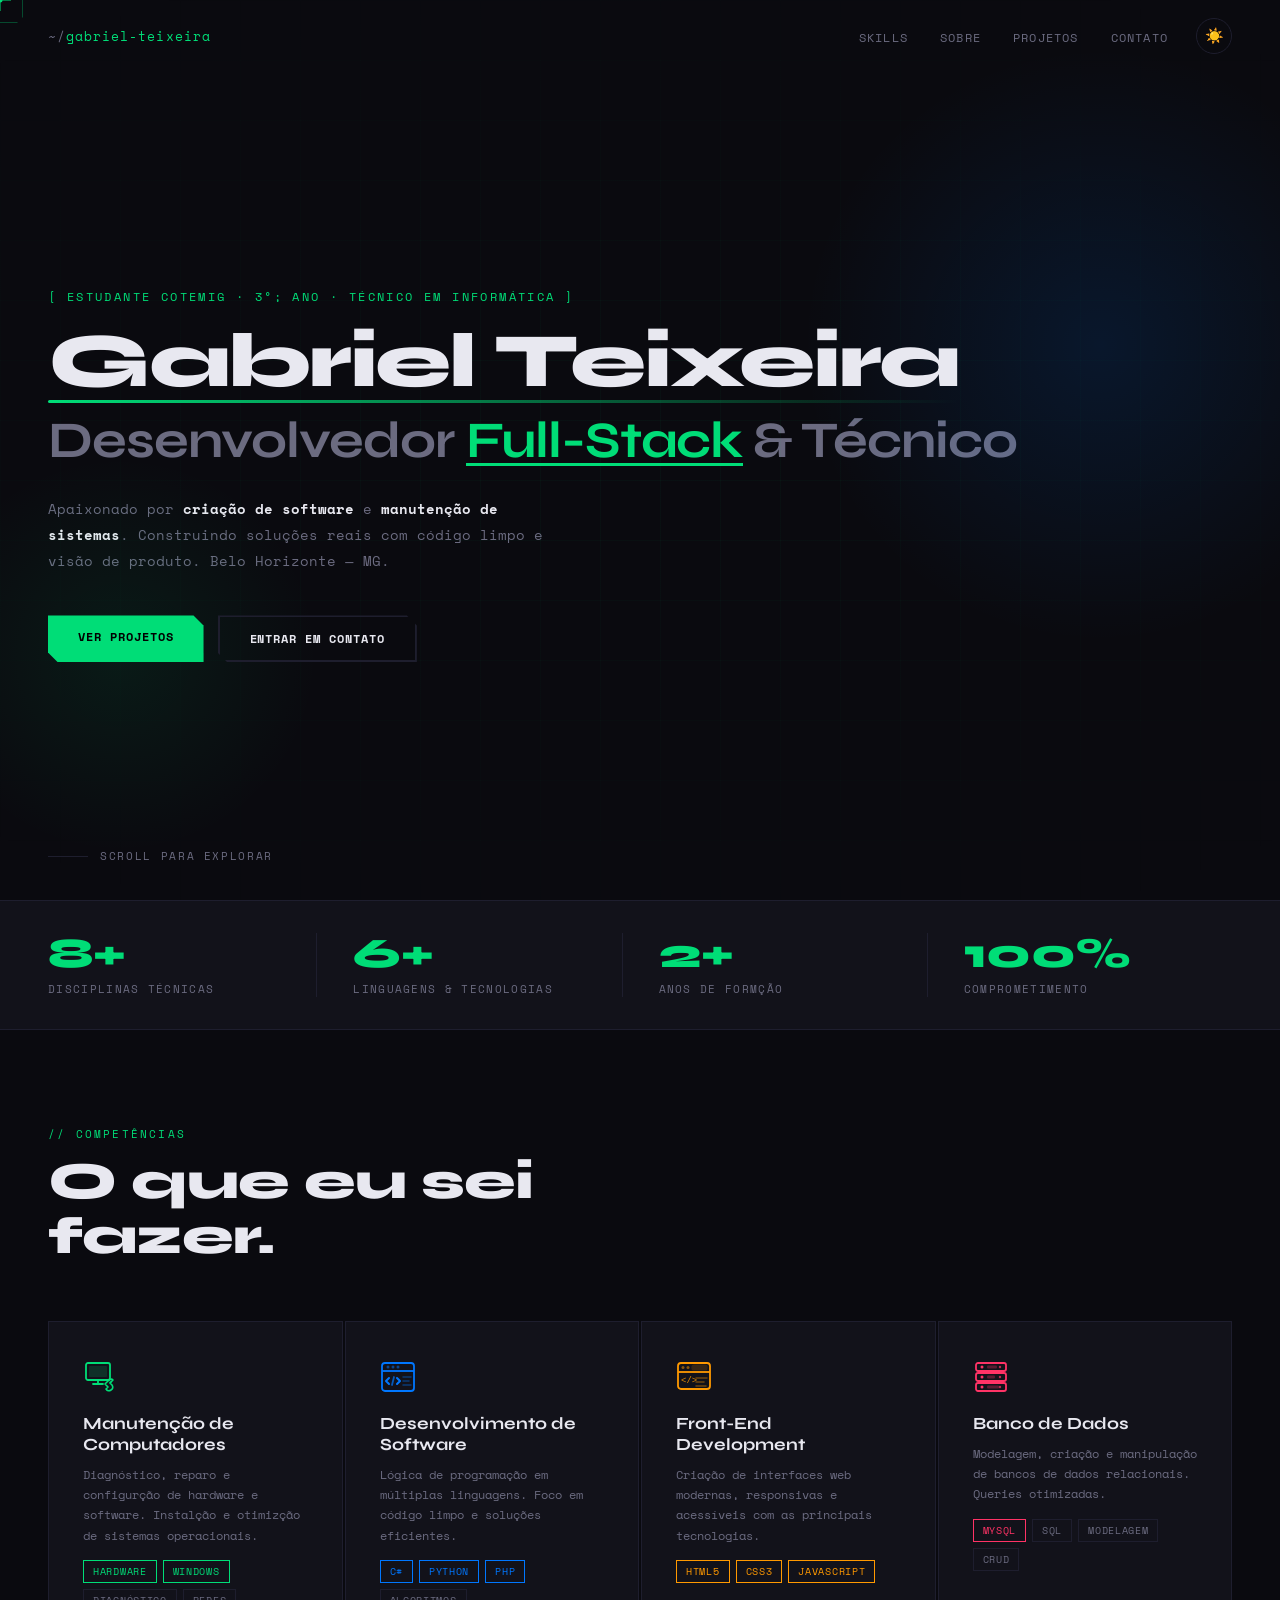
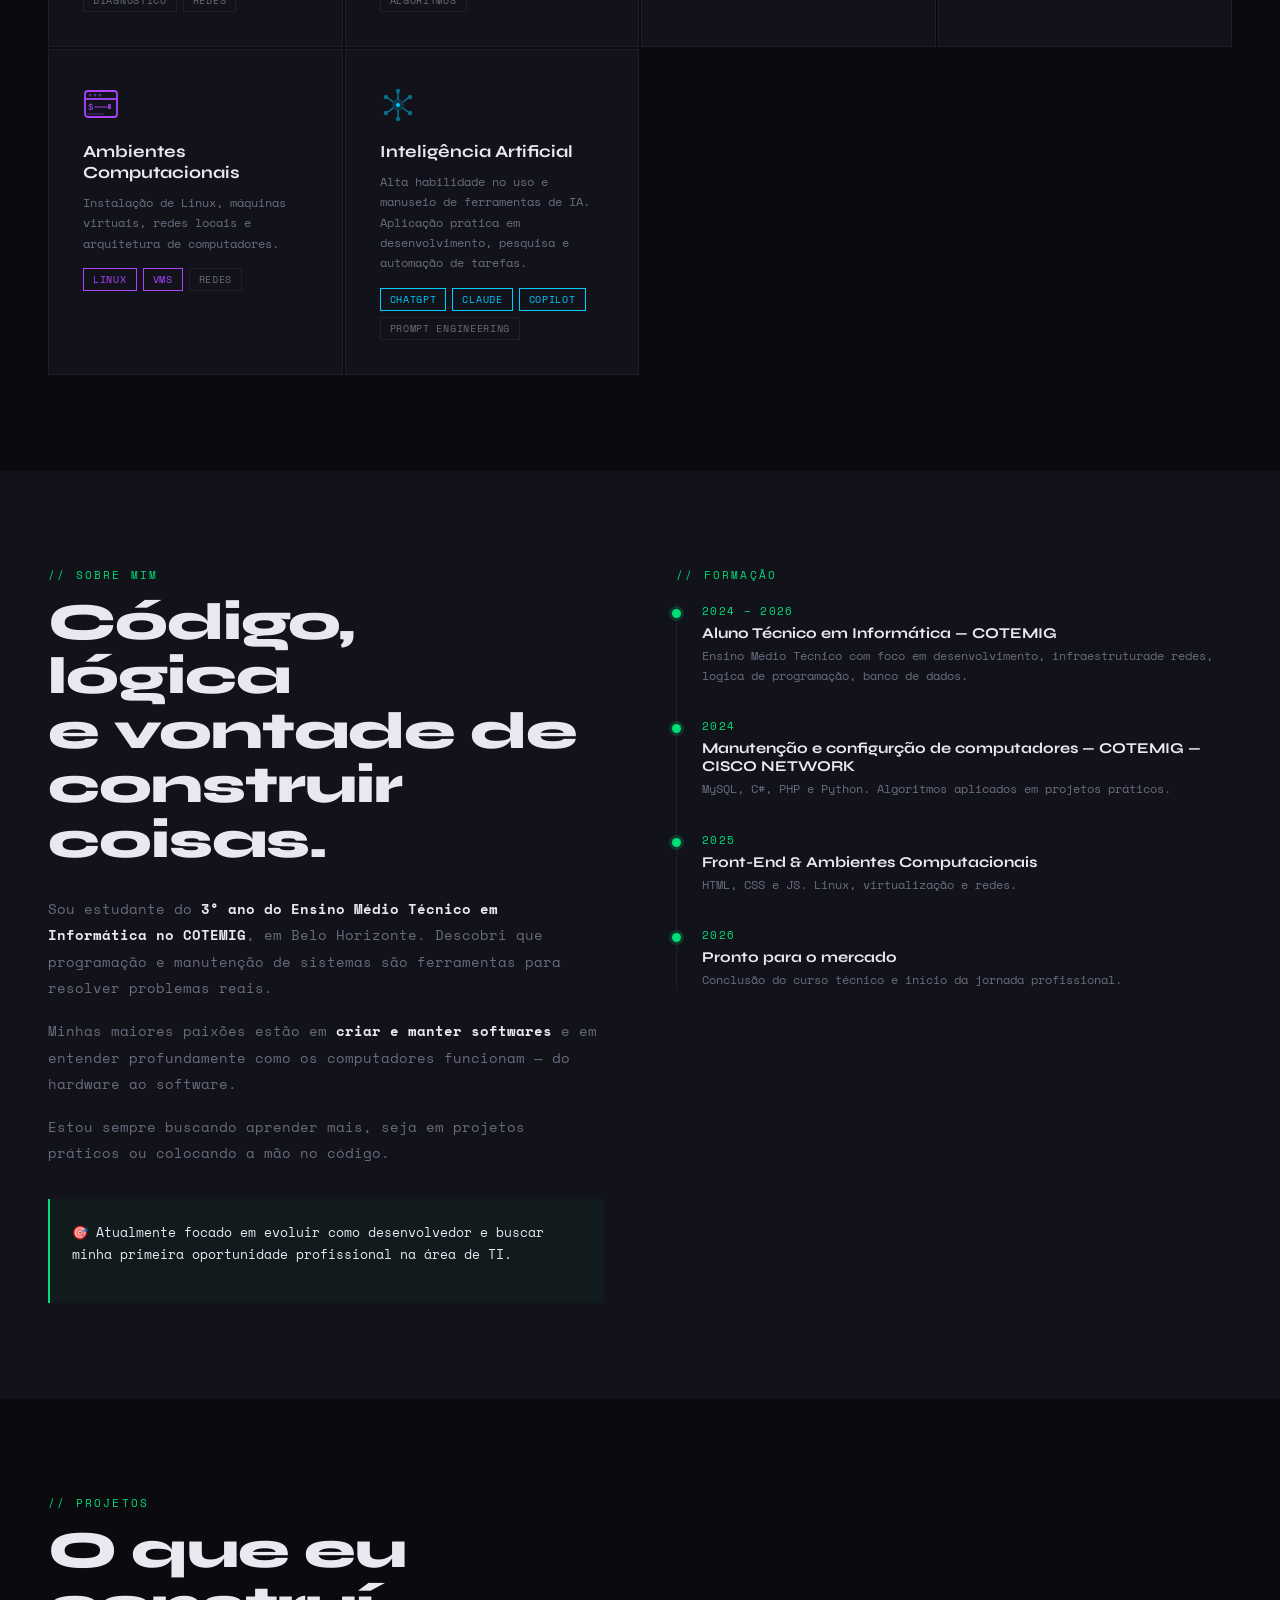
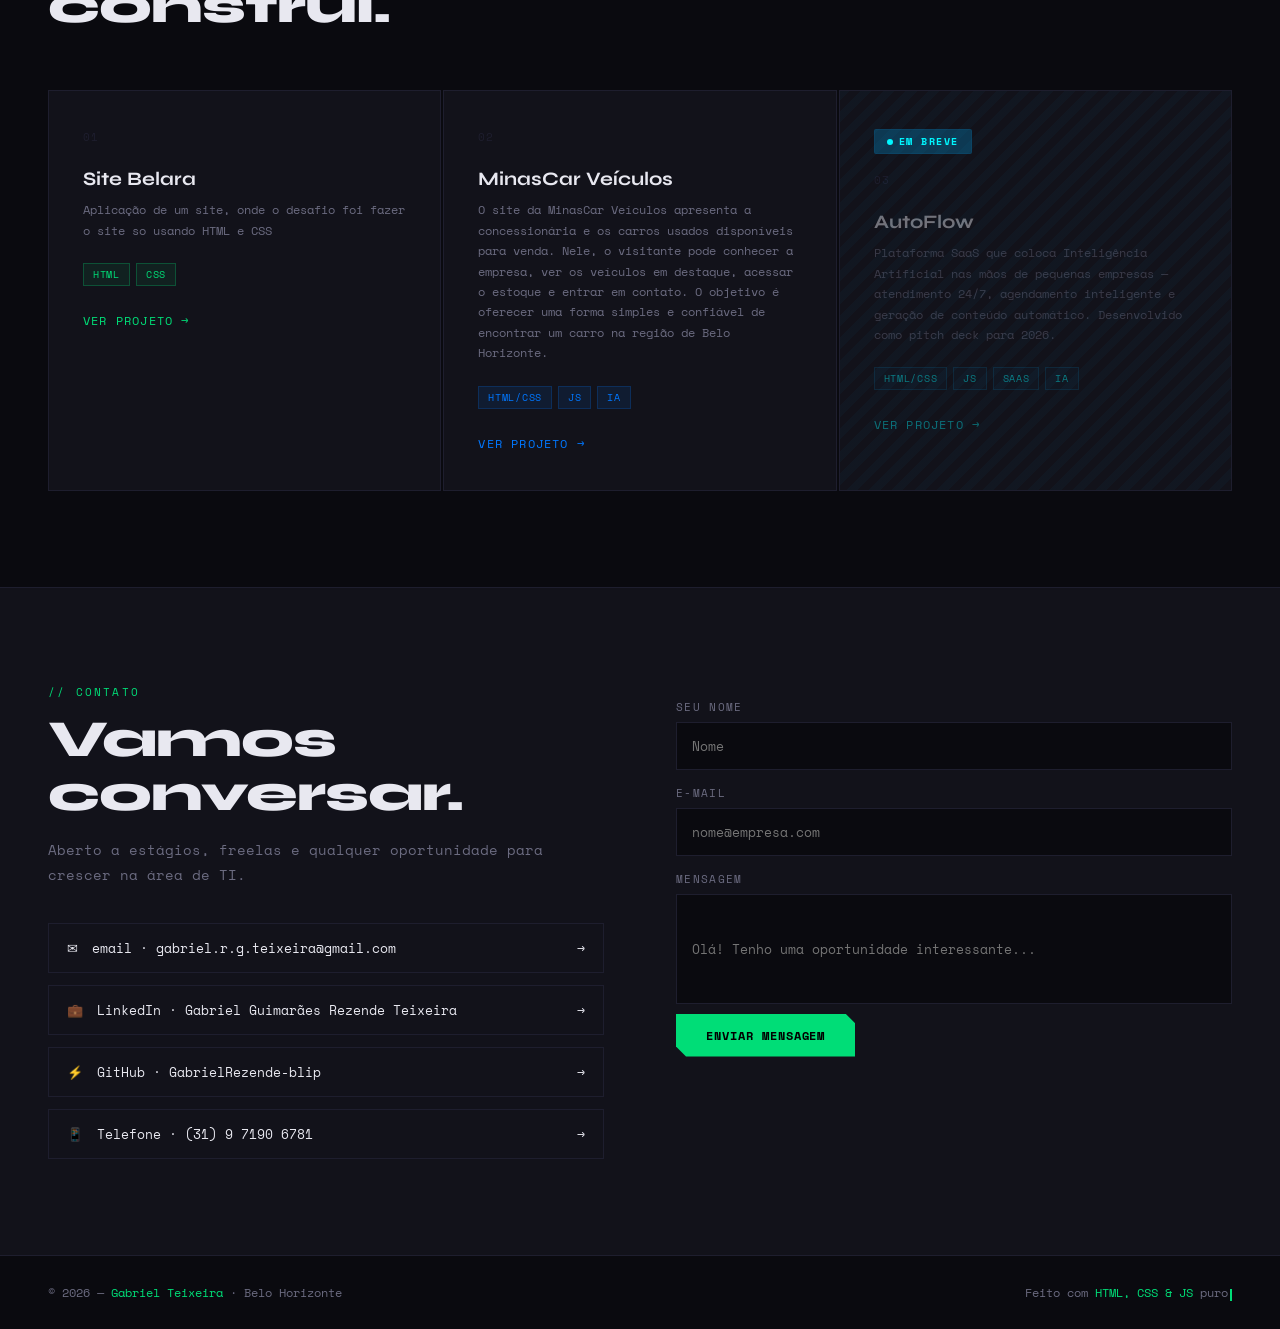
==== index.html @ 12f094f1 "Update index.html" ====
<!DOCTYPE html>
<html lang="pt-BR">
<head>
  <meta charset="UTF-8"/>
  <meta name="viewport" content="width=device-width, initial-scale=1.0"/>
  <title>Gabriel Teixeira</title>

  <!-- Fontes -->
  <link href="https://fonts.googleapis.com/css2?family=Space+Mono:wght@400;700&family=Syne:wght@400;700;800&display=swap" rel="stylesheet"/>

  <!-- Estilos -->
  <link rel="stylesheet" href="style.css"/>
</head>
<body>

  <!-- ── CURSOR ── -->
  <div id="cur"></div>
  <div id="dot"></div>
  <div id="ring"></div>

  <!-- ── NAVEGAÇÃO ── -->
  <nav id="nav">
    <div class="logo"><span>~/</span>gabriel-teixeira</div>
    <div class="nr">
      <ul class="nl">
        <li><a href="#skills">Skills</a></li>
        <li><a href="#about">Sobre</a></li>
        <li><a href="#projects">Projetos</a></li>
        <li><a href="#contact">Contato</a></li>
      </ul>
      <button id="tb" title="Alternar tema">&#9728;</button>
    </div>
  </nav>

  <!-- ── HERO ── -->
  <section id="hero">
    <div class="hg"></div>
    <div class="gl gl1"></div>
    <div class="gl gl2"></div>

    <p class="htag">Estudante COTEMIG &middot; 3°; Ano &middot; Técnico em Informática</p>
    <span class="hname">Gabriel Teixeira</span>
    <h1>
      Desenvolvedor <span class="aw">Full-Stack</span> & Técnico
    </h1>
    <p class="hd">
      Apaixonado por <strong>criação de software</strong> e
      <strong>manutenção de sistemas</strong>. Construindo soluções
      reais com código limpo e visão de produto. Belo Horizonte &mdash; MG.
    </p>
    <div class="hcta">
      <a href="#projects" class="btn bp">Ver Projetos</a>
      <a href="#contact"  class="btn bg">Entrar em Contato</a>
    </div>
    <div class="hsc">
      <div class="sl"></div>
      <span>Scroll para explorar</span>
    </div>
  </section>

  <!-- ── ESTATÍSTICAS ── -->
  <div class="sb rv">
    <div class="si">
      <div class="sn" data-to="8">8+</div>
      <div class="sl2">Disciplinas Técnicas</div>
    </div>
    <div class="si">
      <div class="sn" data-to="6">6+</div>
      <div class="sl2">Linguagens &amp; Tecnologias</div>
    </div>
    <div class="si">
      <div class="sn" data-to="2">2 +</div>
      <div class="sl2">Anos de Formção</div>
    </div>
    <div class="si">
      <div class="sn" data-to="100">100%</div>
      <div class="sl2">Comprometimento</div>
    </div>
  </div>

  <!-- ── SKILLS ── -->
  <section id="skills">
    <div class="sh rv">
      <div class="st">Compet&ecirc;ncias</div>
      <h2>O que eu sei<br>fazer.</h2>
    </div>
    <div class="sg">

      <div class="sc2 rv" style="--cc:#00dd77">
        <span class="si2">
          <svg width="36" height="36" viewBox="0 0 36 36" fill="none" xmlns="http://www.w3.org/2000/svg" style="display:inline-block;vertical-align:middle">
            <!-- Monitor -->
            <rect x="3" y="4" width="24" height="17" rx="2" fill="none" stroke="#00dd77" stroke-width="1.8"/>
            <rect x="6" y="7" width="18" height="11" rx="1" fill="#00dd77" opacity=".15"/>
            <!-- Pé do monitor -->
            <line x1="15" y1="21" x2="15" y2="25" stroke="#00dd77" stroke-width="1.8"/>
            <line x1="10" y1="25" x2="20" y2="25" stroke="#00dd77" stroke-width="1.8" stroke-linecap="round"/>
            <!-- Chave inglesa -->
            <path d="M25 22 Q28 19 30 21 L27 24 L29 26 Q31 29 28 31 Q25 33 23 30 L25 28 L22 25 Z" fill="none" stroke="#00dd77" stroke-width="1.6" stroke-linejoin="round"/>
            <circle cx="27.5" cy="23.5" r="1.2" fill="#00dd77" opacity=".6"/>
          </svg>
        </span>
        <h3>Manutenção de Computadores</h3>
        <p>Diagnóstico, reparo e configurção de hardware e software. Instalção e otimizção de sistemas operacionais.</p>
        <div class="tgs">
          <span class="tg hi">Hardware</span>
          <span class="tg hi">Windows</span>
          <span class="tg">Diagnóstico</span>
          <span class="tg">Redes</span>
        </div>
      </div>

      <div class="sc2 rv" style="--cc:#0077ff">
        <span class="si2">
          <svg width="36" height="36" viewBox="0 0 36 36" fill="none" xmlns="http://www.w3.org/2000/svg" style="display:inline-block;vertical-align:middle">
            <!-- Janela de código -->
            <rect x="2" y="4" width="32" height="28" rx="3" fill="none" stroke="#0077ff" stroke-width="1.8"/>
            <!-- Barra de título -->
            <line x1="2" y1="12" x2="34" y2="12" stroke="#0077ff" stroke-width="1.8"/>
            <circle cx="8"  cy="8" r="1.5" fill="#0077ff" opacity=".5"/>
            <circle cx="13" cy="8" r="1.5" fill="#0077ff" opacity=".5"/>
            <circle cx="18" cy="8" r="1.5" fill="#0077ff" opacity=".5"/>
            <!-- Símbolo < > -->
            <polyline points="9,19 6,22 9,25" stroke="#0077ff" stroke-width="2" stroke-linecap="round" stroke-linejoin="round"/>
            <polyline points="17,19 20,22 17,25" stroke="#0077ff" stroke-width="2" stroke-linecap="round" stroke-linejoin="round"/>
            <!-- Linha de código / -->
            <line x1="12" y1="26" x2="14" y2="18" stroke="#0077ff" stroke-width="1.8" stroke-linecap="round" opacity=".7"/>
            <!-- Linhas decorativas -->
            <line x1="23" y1="18" x2="31" y2="18" stroke="#0077ff" stroke-width="1.5" stroke-linecap="round" opacity=".4"/>
            <line x1="23" y1="22" x2="29" y2="22" stroke="#0077ff" stroke-width="1.5" stroke-linecap="round" opacity=".4"/>
            <line x1="23" y1="26" x2="31" y2="26" stroke="#0077ff" stroke-width="1.5" stroke-linecap="round" opacity=".4"/>
          </svg>
        </span>
        <h3>Desenvolvimento de Software</h3>
        <p>Lógica de programação em múltiplas linguagens. Foco em código limpo e soluções eficientes.</p>
        <div class="tgs">
          <span class="tg hi">C#</span>
          <span class="tg hi">Python</span>
          <span class="tg hi">PHP</span>
          <span class="tg">Algoritmos</span>
        </div>
      </div>

      <div class="sc2 rv" style="--cc:#ff9900">
        <span class="si2">
          <svg width="36" height="36" viewBox="0 0 36 36" fill="none" xmlns="http://www.w3.org/2000/svg" style="display:inline-block;vertical-align:middle">
            <!-- Janela do browser -->
            <rect x="2" y="4" width="32" height="26" rx="3" fill="none" stroke="#ff9900" stroke-width="1.8"/>
            <!-- Barra do browser -->
            <line x1="2" y1="13" x2="34" y2="13" stroke="#ff9900" stroke-width="1.8"/>
            <circle cx="7"  cy="8.5" r="1.5" fill="#ff9900" opacity=".5"/>
            <circle cx="12" cy="8.5" r="1.5" fill="#ff9900" opacity=".5"/>
            <!-- Barra de URL -->
            <rect x="16" y="6" width="15" height="5" rx="2" fill="#ff9900" opacity=".15" stroke="#ff9900" stroke-width="1.2"/>
            <!-- Tags HTML -->
            <text x="5" y="24" font-family="monospace" font-size="9" fill="#ff9900" opacity=".9">&lt;/&gt;</text>
            <!-- Linhas decorativas -->
            <line x1="20" y1="19" x2="31" y2="19" stroke="#ff9900" stroke-width="1.5" stroke-linecap="round" opacity=".4"/>
            <line x1="20" y1="23" x2="28" y2="23" stroke="#ff9900" stroke-width="1.5" stroke-linecap="round" opacity=".4"/>
            <line x1="20" y1="27" x2="30" y2="27" stroke="#ff9900" stroke-width="1.5" stroke-linecap="round" opacity=".4"/>
          </svg>
        </span>
        <h3>Front-End Development</h3>
        <p>Criação de interfaces web modernas, responsivas e acessíveis com as principais tecnologias.</p>
        <div class="tgs">
          <span class="tg hi">HTML5</span>
          <span class="tg hi">CSS3</span>
          <span class="tg hi">JavaScript</span>
        </div>
      </div>

      <div class="sc2 rv" style="--cc:#ff3366">
        <span class="si2">
          <svg width="36" height="36" viewBox="0 0 36 36" fill="none" xmlns="http://www.w3.org/2000/svg" style="display:inline-block;vertical-align:middle">
            <!-- Servidor topo -->
            <rect x="3" y="4" width="30" height="8" rx="2" fill="none" stroke="#ff3366" stroke-width="1.8"/>
            <circle cx="9" cy="8" r="1.5" fill="#ff3366"/>
            <rect x="14" y="6.5" width="10" height="3" rx="1" fill="#ff3366" opacity=".3"/>
            <circle cx="27" cy="8" r="1.2" fill="#ff3366" opacity=".7"/>
            <!-- Servidor meio -->
            <rect x="3" y="14" width="30" height="8" rx="2" fill="none" stroke="#ff3366" stroke-width="1.8"/>
            <circle cx="9" cy="18" r="1.5" fill="#ff3366"/>
            <rect x="14" y="16.5" width="8" height="3" rx="1" fill="#ff3366" opacity=".3"/>
            <circle cx="27" cy="18" r="1.2" fill="#ff3366" opacity=".7"/>
            <!-- Servidor baixo -->
            <rect x="3" y="24" width="30" height="8" rx="2" fill="none" stroke="#ff3366" stroke-width="1.8"/>
            <circle cx="9" cy="28" r="1.5" fill="#ff3366"/>
            <rect x="14" y="26.5" width="12" height="3" rx="1" fill="#ff3366" opacity=".3"/>
            <circle cx="27" cy="28" r="1.2" fill="#ff3366" opacity=".7"/>
          </svg>
        </span>
        <h3>Banco de Dados</h3>
        <p>Modelagem, criação e manipulação de bancos de dados relacionais. Queries otimizadas.</p>
        <div class="tgs">
          <span class="tg hi">MySQL</span>
          <span class="tg">SQL</span>
          <span class="tg">Modelagem</span>
          <span class="tg">CRUD</span>
        </div>
      </div>

      <div class="sc2 rv" style="--cc:#aa44ff">
        <span class="si2">
          <svg width="36" height="36" viewBox="0 0 36 36" fill="none" xmlns="http://www.w3.org/2000/svg" style="display:inline-block;vertical-align:middle">
            <!-- Terminal -->
            <rect x="2" y="4" width="32" height="26" rx="3" fill="none" stroke="#aa44ff" stroke-width="1.8"/>
            <!-- Barra superior -->
            <line x1="2" y1="12" x2="34" y2="12" stroke="#aa44ff" stroke-width="1.8"/>
            <circle cx="7"  cy="8" r="1.5" fill="#aa44ff" opacity=".5"/>
            <circle cx="12" cy="8" r="1.5" fill="#aa44ff" opacity=".5"/>
            <circle cx="17" cy="8" r="1.5" fill="#aa44ff" opacity=".5"/>
            <!-- Prompt $ -->
            <text x="5" y="23" font-family="monospace" font-size="9" fill="#aa44ff">$</text>
            <!-- Linha de comando -->
            <line x1="12" y1="20" x2="24" y2="20" stroke="#aa44ff" stroke-width="1.5" stroke-linecap="round" opacity=".6"/>
            <!-- Cursor piscando simulado -->
            <rect x="25" y="17" width="3" height="5" rx="0.5" fill="#aa44ff" opacity=".8"/>
            <!-- Segunda linha -->
            <line x1="5" y1="27" x2="20" y2="27" stroke="#aa44ff" stroke-width="1.5" stroke-linecap="round" opacity=".35"/>
          </svg>
        </span>
        <h3>Ambientes Computacionais</h3>
        <p>Instalação de Linux, máquinas virtuais, redes locais e arquitetura de computadores.</p>
        <div class="tgs">
          <span class="tg hi">Linux</span>
          <span class="tg hi">VMs</span>
          <span class="tg">Redes</span>
        </div>
      </div>

      <div class="sc2 rv" style="--cc:#00ccff">
        <span class="si2">
          <svg width="36" height="36" viewBox="0 0 36 36" fill="none" xmlns="http://www.w3.org/2000/svg" style="display:inline-block;vertical-align:middle">
            <!-- Cérebro / nó central -->
            <circle cx="18" cy="18" r="5" fill="#00ccff" opacity=".2" stroke="#00ccff" stroke-width="1.8"/>
            <circle cx="18" cy="18" r="2" fill="#00ccff"/>
            <!-- Nós externos -->
            <circle cx="6"  cy="10" r="2.2" fill="#00ccff" opacity=".5"/>
            <circle cx="30" cy="10" r="2.2" fill="#00ccff" opacity=".5"/>
            <circle cx="6"  cy="26" r="2.2" fill="#00ccff" opacity=".5"/>
            <circle cx="30" cy="26" r="2.2" fill="#00ccff" opacity=".5"/>
            <circle cx="18" cy="4"  r="2.2" fill="#00ccff" opacity=".5"/>
            <circle cx="18" cy="32" r="2.2" fill="#00ccff" opacity=".5"/>
            <!-- Conexões -->
            <line x1="13" y1="15" x2="8"  y2="11" stroke="#00ccff" stroke-width="1.3" opacity=".6"/>
            <line x1="23" y1="15" x2="28" y2="11" stroke="#00ccff" stroke-width="1.3" opacity=".6"/>
            <line x1="13" y1="21" x2="8"  y2="25" stroke="#00ccff" stroke-width="1.3" opacity=".6"/>
            <line x1="23" y1="21" x2="28" y2="25" stroke="#00ccff" stroke-width="1.3" opacity=".6"/>
            <line x1="18" y1="13" x2="18" y2="6"  stroke="#00ccff" stroke-width="1.3" opacity=".6"/>
            <line x1="18" y1="23" x2="18" y2="30" stroke="#00ccff" stroke-width="1.3" opacity=".6"/>
          </svg>
        </span>
        <h3>Inteligência Artificial</h3>
        <p>Alta habilidade no uso e manuseio de ferramentas de IA. Aplicação prática em desenvolvimento, pesquisa e automação de tarefas.</p>
        <div class="tgs">
          <span class="tg hi">ChatGPT</span>
          <span class="tg hi">Claude</span>
          <span class="tg hi">Copilot</span>
          <span class="tg">Prompt Engineering</span>
        </div>
      </div>

    </div>
  </section>

  <!-- ── SOBRE ── -->
  <section id="about">
    <div class="ag">

      <div class="at rv">
        <div class="st">Sobre mim</div>
        <h2 style="margin-bottom: 28px">
          Código, lógica<br>
          e vontade de<br>
          construir coisas.
        </h2>
        <p>
          Sou estudante do <strong>3° ano do Ensino Médio Técnico em
          Informática no COTEMIG</strong>, em Belo Horizonte. Descobri que
          programação e manutenção de sistemas são
          ferramentas para resolver problemas reais.
        </p>
        <p>
          Minhas maiores paixões estão em <strong>criar e manter
          softwares</strong> e em entender profundamente como os computadores
          funcionam &mdash; do hardware ao software.
        </p>
        <p>
          Estou sempre buscando aprender mais, seja em projetos práticos
          ou colocando a mão no código.
        </p>
        <div class="ahl">
          <p>
            &#127919; Atualmente focado em evoluir como desenvolvedor e buscar
            minha primeira oportunidade profissional na área de TI.
          </p>
        </div>
      </div>

      <div class="rv">
        <div class="st">Formação</div>
        <div class="tl" style="margin-top: 20px">

          <div class="ti">
            <div class="ty">2024 &ndash; 2026</div>
            <div class="tt">Aluno Técnico em Informática &mdash; COTEMIG</div>
            <div class="td">Ensino Médio Técnico com foco em desenvolvimento, infraestruturade redes, logica de programação, banco de dados.</div>
          </div>

          <div class="ti">
            <div class="ty">2024</div>
            <div class="tt">Manutenção e configurção de computadores &mdash; COTEMIG &mdash; CISCO NETWORK </div>
            <div class="td">MySQL, C#, PHP e Python. Algoritmos aplicados em projetos práticos.</div>
          </div>

          <div class="ti">
            <div class="ty">2025</div>
            <div class="tt">Front-End &amp; Ambientes Computacionais</div>
            <div class="td">HTML, CSS e JS. Linux, virtualização e redes.</div>
          </div>

          <div class="ti">
            <div class="ty">2026</div>
            <div class="tt">Pronto para o mercado</div>
            <div class="td">Conclusão do curso técnico e início da jornada profissional.</div>
          </div>

        </div>
      </div>

    </div>
  </section>

  <!-- ── PROJETOS ── -->
  <section id="projects">
    <div class="sh rv">
      <div class="st">Projetos</div>
      <h2>O que eu<br>construí.</h2>
    </div>
    <div class="pg">

      <div class="pj rv" style="--pc:#00dd77">
        <div class="pn">01</div>
        <h3>Site Belara</h3>
        <p>Aplicação de um site, onde o desafio foi fazer o site so usando HTML e CSS</p>
        <div class="pt">
          <span class="tbg" style="color:#00dd77;border-color:rgba(0,221,119,.25);background:rgba(0,221,119,.07)">HTML</span>
          <span class="tbg" style="color:#00dd77;border-color:rgba(0,221,119,.25);background:rgba(0,221,119,.07)">CSS</span>
        </div>
        <a href="https://gabrielrezende-blip.github.io/Site-Belara/" class="pl" style="color:#00dd77">Ver Projeto</a>
      </div>

      <div class="pj rv" style="--pc:#0077ff">
        <div class="pn">02</div>
        <h3>MinasCar Veículos</h3>
        <p>O site da MinasCar Veículos apresenta a concessionária e os carros usados disponíveis para venda. Nele, o visitante pode conhecer a empresa, ver os veículos em destaque, acessar o estoque e entrar em contato. O objetivo é oferecer uma forma simples e confiável de encontrar um carro na região de Belo Horizonte.</p>
        <div class="pt">
          <span class="tbg">HTML/CSS</span>
          <span class="tbg">Js</span>
          <span class="tbg">IA</span>
        </div>
        <a href="https://gabrielrezende-blip.github.io/minasCarVeiculos/" class="pl">Ver Projeto</a>
      </div>

       <div class="pj rv pj-soon" style="--pc:#00f7ff">
        <div class="soon-badge">Em Breve</div>
        <div class="pn">03</div>
        <h3>AutoFlow</h3>
        <p>Plataforma SaaS que coloca Inteligência Artificial nas mãos de pequenas empresas — atendimento 24/7, agendamento inteligente e geração de conteúdo automático. Desenvolvido como pitch deck para 2026.</p>
        <div class="pt">
          <span class="tbg" style="color:#00f7ff;border-color:rgba(0, 174, 255, 0.25);background:rgba(0, 174, 255,.07)">HTML/CSS</span>
          <span class="tbg" style="color:#00f7ff;border-color:rgba(0, 174, 255, 0.25);background:rgba(0, 174, 255,.07)">JS</span>
          <span class="tbg" style="color:#00f7ff;border-color:rgba(0, 174, 255, 0.25);background:rgba(0, 174, 255,.07)">Saas</span>
          <span class="tbg" style="color:#00f7ff;border-color:rgba(0, 174, 255, 0.25);background:rgba(0, 174, 255,.07)">IA</span>
        </div>
        <a href="https://auto-flow1-wi5a.vercel.app/" class="pl" style="color:#00f7ff;opacity:.4;pointer-events:none">Ver Projeto</a>
      </div>


    </div>


    </div>
  </section>

  <!-- ── CONTATO ── -->
  <section id="contact">
    <div class="ci">

      <div class="cil rv">
        <div class="st">Contato</div>
        <h2>Vamos<br>conversar.</h2>
        <p>Aberto a estágios, freelas e qualquer oportunidade para crescer na área de TI.</p>
        <div class="cls">
          <a href="mailto: gabriel.r.g.teixeira@gmail.com" class="cl">
            <span>&#9993;</span>
            <span style="flex:1"><span class="" >email &middot; gabriel.r.g.teixeira@gmail.com</span></span>
            <span>&#8594;</span>
          </a>
          <a href="https://www.linkedin.com/in/gabriel-guimar%C3%A3es-rezende-teixeira-099868383/" class="cl">
            <span>&#128188;</span>
            <span style="flex:1">LinkedIn &middot; Gabriel Guimarães Rezende Teixeira</span>
            <span>&#8594;</span>
          </a>
          <a href="https://github.com/GabrielRezende-blip" class="cl">
            <span>&#9889;</span>
            <span style="flex:1">GitHub &middot; GabrielRezende-blip</span>
            <span>&#8594;</span>
          </a>
          <a href="https://wa.link/gmwm1g" class="cl">
            <span>&#128241;</span>
            <span style="flex:1">Telefone &middot; (31) 9 7190 6781</span>
            <span>&#8594;</span>
          </a>
        </div>
      </div>
      
      <div class="cf rv">
        <form action="https://formsubmit.co/673f52095cbb291bbaae0f46eb1afc98" method="POST">
        <div class="fg">
          <label for="nome" >Seu nome</label>
          <input type="text" id="nome" placeholder="Nome" required/>
        </div>
        <div class="fg">
          <label for="email" >E-mail</label>
          <input type="email" id="email" placeholder="nome@empresa.com" required/>
        </div>
        <div class="fg">
          <label for="mensagem" >Mensagem</label>
          <input type="text" id="mensagem" placeholder="Olá! Tenho uma oportunidade interessante..." required></input>
        </div>
        <input type="hidden" name="_next" value="https://github.com/GabrielRezende-blip/portifolio.dev/blob/main/valeu.html">
        <button class="sbtn" type="submit">
          Enviar Mensagem
        </button>
        </form>
      </div>

    </div>
  </section>

  <!-- ── RODAPÉ ── -->
    <footer>
    <p>&copy; 2026 &mdash; <span>Gabriel Teixeira</span> &middot;  Belo Horizonte</p>
    <p>Feito com <span>HTML, CSS &amp; JS</span> puro<span class="bk"></span></p>
  </footer>

  <script src="script.js"></script>

</body>

</html>
---- style.css ----
/* ---------- VARIÁVEIS DE TEMA ---------- */
:root {
  --bg:  #0a0a0f;
  --sur: #12121a;
  --brd: #1e1e2e;
  --acc: #00dd77;
  --ac2: #0077ff;
  --txt: #e8e8f0;
  --mut: #6b6b80;
  --mono: 'Space Mono', monospace;
  --sans: 'Syne', sans-serif;
}

body.light {
  --bg:  #f2f2ee;
  --sur: #ffffff;
  --brd: #d4d4cc;
  --acc: #007a40;
  --ac2: #0055cc;
  --txt: #0e0e14;
  --mut: #7a7a8c;
}

/* ---------- RESET & BASE ---------- */
*, *::before, *::after {
  box-sizing: border-box;
  margin: 0;
  padding: 0;
}

html { scroll-behavior: smooth; }

body {
  background: var(--bg);
  color: var(--txt);
  font-family: var(--sans);
  overflow-x: hidden;
  cursor: none;
  transition: background .3s, color .3s;
}

/* ---------- CURSOR PERSONALIZADO ---------- */
#cur {
  position: fixed;
  pointer-events: none;
  z-index: 9999;
  width: 22px;
  height: 22px;
  transform: translate(-50%, -50%);
  transition: width .2s, height .2s;
}

#cur::before,
#cur::after {
  content: '';
  position: absolute;
  background: var(--acc);
}

#cur::before {
  width: 100%;
  height: 1px;
  top: 50%;
  transform: translateY(-50%);
}

#cur::after {
  height: 100%;
  width: 1px;
  left: 50%;
  transform: translateX(-50%);
}

#dot {
  position: fixed;
  pointer-events: none;
  z-index: 10000;
  width: 5px;
  height: 5px;
  border-radius: 50%;
  background: var(--acc);
  transform: translate(-50%, -50%);
}

#ring {
  position: fixed;
  pointer-events: none;
  z-index: 9998;
  width: 46px;
  height: 46px;
  border: 1px solid rgba(0, 221, 119, .3);
  transform: translate(-50%, -50%);
  transition: width .3s, height .3s;
  clip-path: polygon(
    6px 0%, calc(100% - 6px) 0%,
    100% 6px, 100% calc(100% - 6px),
    calc(100% - 6px) 100%, 6px 100%,
    0% calc(100% - 6px), 0% 6px
  );
}


/* ---------- NAVEGAÇÃO ---------- */
nav {
  position: fixed;
  top: 0; left: 0; right: 0;
  z-index: 100;
  padding: 18px 48px;
  display: flex;
  justify-content: space-between;
  align-items: center;
  border-bottom: 1px solid transparent;
  transition: background .3s, border-color .3s;
}

nav.sc {
  background: rgba(10, 10, 15, .92);
  border-color: var(--brd);
  backdrop-filter: blur(16px);
}

body.light nav.sc {
  background: rgba(242, 242, 238, .92);
}

.logo {
  font-family: var(--mono);
  font-size: 13px;
  color: var(--acc);
  letter-spacing: .08em;
}

.logo span { color: var(--mut); }

.nr {
  display: flex;
  align-items: center;
  gap: 28px;
}

.nl {
  display: flex;
  gap: 32px;
  list-style: none;
}

.nl a {
  font-family: var(--mono);
  font-size: 12px;
  color: var(--mut);
  text-decoration: none;
  letter-spacing: .1em;
  text-transform: uppercase;
  transition: color .2s;
}

.nl a:hover { color: var(--acc); }

/* Botão de tema */
#tb {
  background: none;
  border: 1px solid var(--brd);
  cursor: none;
  width: 36px;
  height: 36px;
  border-radius: 50%;
  font-size: 15px;
  transition: border-color .2s, transform .3s;
}

#tb:hover {
  border-color: var(--acc);
  transform: rotate(20deg);
}

/* ---------- HERO ---------- */
#hero {
  min-height: 100vh;
  display: flex;
  flex-direction: column;
  justify-content: center;
  padding: 130px 48px 80px;
  position: relative;
  overflow: hidden;
}

.hg {
  position: absolute;
  inset: 0;
  pointer-events: none;
  background-image:
    linear-gradient(rgba(0, 221, 119, .04) 1px, transparent 1px),
    linear-gradient(90deg, rgba(0, 221, 119, .04) 1px, transparent 1px);
  background-size: 60px 60px;
  mask-image: radial-gradient(ellipse 80% 60% at 50% 50%, black, transparent);
}

.gl {
  position: absolute;
  pointer-events: none;
  border-radius: 50%;
}

.gl1 {
  width: 600px; height: 600px;
  background: radial-gradient(circle, rgba(0, 119, 255, .12), transparent 70%);
  top: 5%; right: -120px;
  animation: gf 8s ease-in-out infinite;
}

.gl2 {
  width: 400px; height: 400px;
  background: radial-gradient(circle, rgba(0, 221, 119, .08), transparent 70%);
  bottom: 5%; left: -80px;
  animation: gf 11s ease-in-out infinite reverse;
}

@keyframes gf {
  0%, 100% { transform: translateY(0); }
  50%       { transform: translateY(-28px); }
}

.htag {
  font-family: var(--mono);
  font-size: 12px;
  color: var(--acc);
  letter-spacing: .2em;
  text-transform: uppercase;
  margin-bottom: 18px;
}

.htag::before { content: '[ '; }
.htag::after  { content: ' ]'; }

.hname {
  font-size: clamp(38px, 6vw, 80px);
  font-weight: 800;
  color: var(--txt);
  margin-bottom: 14px;
  display: block;
  letter-spacing: -0.03em;
  line-height: 1;
  position: relative;
  width: fit-content;
}

.hname::after {
  content: '';
  position: absolute;
  bottom: -4px;
  left: 0;
  width: 100%;
  height: 3px;
  background: linear-gradient(90deg, var(--acc), transparent);
  border-radius: 2px;
}
h1 {
  font-size: clamp(28px, 4vw, 52px);
  font-weight: 700;
  line-height: 1.1;
  letter-spacing: -.02em;
  margin-bottom: 26px;
  color: var(--mut);
}

.aw {
  color: var(--acc);
  position: relative;
  display: inline-block;
}

.aw::after {
  content: '';
  position: absolute;
  bottom: 4px; left: 0; right: 0;
  height: 3px;
  background: var(--acc);
  transform: scaleX(0);
  transform-origin: left;
  animation: lr .6s 1s forwards;
}

@keyframes lr { to { transform: scaleX(1); } }

.hd {
  font-family: var(--mono);
  font-size: 14px;
  line-height: 1.85;
  color: var(--mut);
  max-width: 520px;
  margin-bottom: 42px;
}

.hd strong { color: var(--txt); }

.hcta {
  display: flex;
  gap: 14px;
  flex-wrap: wrap;
}

/* Botões do hero */
.btn {
  padding: 13px 30px;
  font-family: var(--mono);
  font-size: 12px;
  font-weight: 700;
  letter-spacing: .08em;
  text-decoration: none;
  text-transform: uppercase;
  cursor: none;
  display: inline-block;
  border: none;
  clip-path: polygon(
    0 0, calc(100% - 10px) 0,
    100% 10px, 100% 100%,
    10px 100%, 0 calc(100% - 10px)
  );
  transition: transform .2s;
}

.btn:hover { transform: translateY(-2px); }
.bp { background: var(--acc); color: #000; }
.bg { background: transparent; color: var(--txt); border: 2px solid var(--brd); }
.bg:hover { border-color: var(--acc); color: var(--acc); }

/* Indicador de scroll */
.hsc {
  position: absolute;
  bottom: 36px; left: 48px;
  display: flex;
  align-items: center;
  gap: 12px;
  font-family: var(--mono);
  font-size: 11px;
  color: var(--mut);
  letter-spacing: .15em;
  text-transform: uppercase;
}

.sl {
  width: 40px; height: 1px;
  background: var(--brd);
  position: relative;
  overflow: hidden;
}

.sl::after {
  content: '';
  position: absolute;
  inset: 0;
  background: var(--acc);
  animation: sa 2s ease-in-out infinite;
  transform: translateX(-100%);
}

@keyframes sa {
  0%   { transform: translateX(-100%); }
  50%  { transform: translateX(0); }
  100% { transform: translateX(100%); }
}

/* ---------- BARRA DE ESTATÍSTICAS ---------- */
.sb {
  background: var(--sur);
  border-top: 1px solid var(--brd);
  border-bottom: 1px solid var(--brd);
  padding: 32px 48px;
  display: flex;
}

.si {
  flex: 1;
  padding: 0 36px;
  border-right: 1px solid var(--brd);
}

.si:first-child { padding-left: 0; }
.si:last-child  { border-right: none; }

.sn {
  font-size: 42px;
  font-weight: 800;
  color: var(--acc);
  line-height: 1;
  margin-bottom: 6px;
}

.sl2 {
  font-family: var(--mono);
  font-size: 11px;
  color: var(--mut);
  text-transform: uppercase;
  letter-spacing: .12em;
}

/* ---------- SEÇÕES GENÉRICAS ---------- */
section { padding: 96px 48px; }

.sh { margin-bottom: 58px; }

.st {
  font-family: var(--mono);
  font-size: 11px;
  color: var(--acc);
  text-transform: uppercase;
  letter-spacing: .2em;
  margin-bottom: 12px;
}

.st::before { content: '// '; }

h2 {
  font-size: clamp(32px, 4.5vw, 52px);
  font-weight: 800;
  letter-spacing: -.02em;
  line-height: 1.05;
}

/* ---------- SKILLS ---------- */
#skills { background: var(--bg); }

.sg {
  display: grid;
  grid-template-columns: repeat(auto-fit, minmax(290px, 1fr));
  gap: 2px;
}

.sc2 {
  background: var(--sur);
  padding: 34px;
  border: 1px solid var(--brd);
  position: relative;
  overflow: hidden;
  transition: border-color .3s, transform .3s;
}

.sc2::before {
  content: '';
  position: absolute;
  top: 0; left: 0; right: 0;
  height: 2px;
  background: var(--cc, var(--acc));
  transform: scaleX(0);
  transform-origin: left;
  transition: transform .4s;
}

.sc2:hover::before { transform: scaleX(1); }

.sc2:hover {
  border-color: var(--cc, var(--acc));
  transform: translateY(-4px);
}

.si2 {
  font-size: 30px;
  margin-bottom: 18px;
  display: block;
  transition: transform .3s;
}

.sc2:hover .si2 { transform: scale(1.12) rotate(5deg); }
.sc2 h3 { font-size: 17px; font-weight: 700; margin-bottom: 10px; }
.sc2 p  { font-family: var(--mono); font-size: 12px; color: var(--mut); line-height: 1.7; }

.tgs {
  display: flex;
  flex-wrap: wrap;
  gap: 6px;
  margin-top: 14px;
}

.tg {
  padding: 3px 9px;
  border: 1px solid var(--brd);
  font-family: var(--mono);
  font-size: 10px;
  color: var(--mut);
  text-transform: uppercase;
  letter-spacing: .07em;
}

.tg.hi {
  border-color: var(--cc, var(--acc));
  color: var(--cc, var(--acc));
}

/* ---------- SOBRE ---------- */
#about { background: var(--sur); }

.ag {
  display: grid;
  grid-template-columns: 1fr 1fr;
  gap: 72px;
  align-items: start;
}

.at p {
  font-family: var(--mono);
  font-size: 14px;
  color: var(--mut);
  line-height: 1.9;
  margin-bottom: 16px;
}

.at p strong { color: var(--txt); }

.ahl {
  margin-top: 32px;
  padding: 22px;
  border-left: 2px solid var(--acc);
  background: rgba(0, 180, 80, .05);
}

.ahl p {
  font-family: var(--mono);
  font-size: 13px;
  color: var(--txt);
  line-height: 1.7;
}

/* Timeline */
.tl { position: relative; }

.tl::before {
  content: '';
  position: absolute;
  left: 0; top: 0; bottom: 0;
  width: 1px;
  background: var(--brd);
}

.ti {
  padding-left: 26px;
  margin-bottom: 32px;
  position: relative;
}

.ti::before {
  content: '';
  position: absolute;
  left: -4px; top: 6px;
  width: 9px; height: 9px;
  background: var(--acc);
  border-radius: 50%;
  box-shadow: 0 0 0 3px rgba(0, 200, 100, .2);
}

.ty {
  font-family: var(--mono);
  font-size: 11px;
  color: var(--acc);
  letter-spacing: .12em;
  text-transform: uppercase;
  margin-bottom: 5px;
}

.tt { font-size: 15px; font-weight: 700; margin-bottom: 4px; }
.td { font-family: var(--mono); font-size: 12px; color: var(--mut); line-height: 1.7; }

/* ---------- PROJETOS ---------- */
#projects { background: var(--bg); }

.pg {
  display: grid;
  grid-template-columns: repeat(3, 1fr);
  gap: 2px;
}

.pj {
  background: var(--sur);
  border: 1px solid var(--brd);
  padding: 38px 34px;
  transition: transform .3s, border-color .3s;
}

.pj:hover {
  transform: translateY(-4px);
  border-color: var(--pc, var(--ac2));
}

.pn {
  font-family: var(--mono);
  font-size: 11px;
  color: var(--brd);
  letter-spacing: .1em;
  margin-bottom: 22px;
}

.pj h3 { font-size: 19px; font-weight: 700; margin-bottom: 10px; }
.pj p  { font-family: var(--mono); font-size: 12px; color: var(--mut); line-height: 1.7; margin-bottom: 22px; }

.pt {
  display: flex;
  flex-wrap: wrap;
  gap: 6px;
  margin-bottom: 24px;
}

.tbg {
  padding: 3px 9px;
  font-family: var(--mono);
  font-size: 10px;
  text-transform: uppercase;
  letter-spacing: .07em;
  background: rgba(0, 119, 255, .1);
  border: 1px solid rgba(0, 119, 255, .2);
  color: var(--ac2);
}

.pl {
  font-family: var(--mono);
  font-size: 12px;
  color: var(--pc, var(--ac2));
  text-decoration: none;
  text-transform: uppercase;
  letter-spacing: .1em;
  display: inline-flex;
  align-items: center;
  gap: 8px;
  transition: gap .2s;
}

.pl:hover  { gap: 14px; }
.pl::after { content: '→'; }
.pf { grid-column: span 2; }
.pj-soon {
  position: relative;
  overflow: hidden;
}

.pj-soon::after {
  content: '';
  position: absolute;
  inset: 0;
  background: repeating-linear-gradient(
    -45deg,
    transparent,
    transparent 8px,
    rgba(0, 174, 255,.03) 8px,
    rgba(0, 174, 255,.03) 16px
  );
  pointer-events: none;
}

.pj-soon h3,
.pj-soon p,
.pj-soon .pt {
  opacity: .45;
}

.soon-badge {
  display: inline-flex;
  align-items: center;
  gap: 6px;
  padding: 4px 12px;
  margin-bottom: 18px;
  font-family: var(--mono);
  font-size: 10px;
  font-weight: 700;
  text-transform: uppercase;
  letter-spacing: .15em;
  color: #00f7ff;
  border: 1px solid rgba(0, 174, 255,.07);
  background: rgba(0, 174, 255, 0.25);
  border-radius: 2px;
  position: relative;
  z-index: 1;
}

.soon-badge::before {
  content: '';
  width: 6px;
  height: 6px;
  border-radius: 50%;
  background: #00f7ff;
  animation: pulse-soon .9s ease-in-out infinite;
}

@keyframes pulse-soon {
  0%, 100% { opacity: 1;   transform: scale(1); }
  50%       { opacity: .4; transform: scale(.7); }
}
.pf { grid-column: span 2; }

/* ---------- CONTATO ---------- */
#contact {
  background: var(--sur);
  border-top: 1px solid var(--brd);
}

.ci {
  display: grid;
  grid-template-columns: 1fr 1fr;
  gap: 72px;
  align-items: start;
}

.cil h2 { margin-bottom: 16px; }

.cil > p {
  font-family: var(--mono);
  font-size: 14px;
  color: var(--mut);
  line-height: 1.8;
  margin-bottom: 36px;
}

.cls {
  display: flex;
  flex-direction: column;
  gap: 12px;
}

.cl {
  display: flex;
  align-items: center;
  gap: 14px;
  text-decoration: none;
  color: var(--txt);
  font-family: var(--mono);
  font-size: 13px;
  padding: 14px 18px;
  border: 1px solid var(--brd);
  transition: border-color .2s, color .2s, transform .2s;
}

.cl:hover {
  border-color: var(--acc);
  color: var(--acc);
  transform: translateX(6px);
}

/* Formulário */
.cf {
  display: flex;
  flex-direction: column;
  gap: 14px;
}


.fg {
  display: flex;
  flex-direction: column;
  gap: 7px;
}

.fg label {
   margin-top: 15px;
  font-family: var(--mono);
  font-size: 11px;
  color: var(--mut);
  text-transform: uppercase;
  letter-spacing: .12em;
}

.fg input,
.fg #mensagem {
 
  background: var(--bg);
  border: 1px solid var(--brd);
  color: var(--txt);
  font-family: var(--mono);
  font-size: 13px;
  padding: 13px 15px;
  outline: none;
  transition: border-color .2s;
  resize: none;
}
.fg #mensagem {

    margin-bottom: 10px;
}

.fg input:focus,
.fg #mensagem:focus { border-color: var(--acc); }

.fg #mensagem { min-height: 110px; }

.sbtn {
  cursor: none;
  border: none;
  background: var(--acc);
  color: #000;
  font-family: var(--mono);
  font-size: 12px;
  font-weight: 700;
  letter-spacing: .08em;
  text-transform: uppercase;
  padding: 13px 30px;
  clip-path: polygon(
    0 0, calc(100% - 10px) 0,
    100% 10px, 100% 100%,
    10px 100%, 0 calc(100% - 10px)
  );
  transition: transform .2s;
}

.sbtn:hover { transform: translateY(-2px); }

/* ---------- RODAPÉ ---------- */
footer {
  background: var(--bg);
  border-top: 1px solid var(--brd);
  padding: 28px 48px;
  display: flex;
  justify-content: space-between;
  align-items: center;
}

footer p   { font-family: var(--mono); font-size: 12px; color: var(--mut); }
footer span { color: var(--acc); }

.bk {
  display: inline-block;
  width: 2px; height: 1em;
  background: var(--acc);
  margin-left: 2px;
  vertical-align: text-bottom;
  animation: bl 1s step-end infinite;
}

@keyframes bl { 50% { opacity: 0; } }

/* ---------- ANIMAÇÃO DE REVEAL ---------- */
.rv {
  opacity: 0;
  transform: translateY(28px);
  transition: opacity .7s, transform .7s;
}

.rv.on {
  opacity: 1;
  transform: none;
}

/* ---------- RESPONSIVO ---------- */
@media (max-width: 900px) {
  nav { padding: 16px 22px; }
  .nl { display: none; }
  section, #hero { padding: 72px 22px; }
  #hero { padding-top: 100px; }
  .sb { padding: 22px; flex-wrap: wrap; gap: 20px; }
  .si { border-right: none; padding: 0; flex: none; width: calc(50% - 10px); }
  .ag, .ci { grid-template-columns: 1fr; gap: 44px; }
  .pg { grid-template-columns: 1fr; }
  .pf { grid-column: span 1; }
  footer { flex-direction: column; gap: 10px; text-align: center; }
}
@media (max-width: 900px) {
  #cur, #dot, #ring { display: none; }
  body, button, a { cursor: auto; }
}

/* =============================================
   GABRIEL TEIXEIRA — OBRIGADO
   obrigado.css
   ============================================= */

/* ---------- WRAPPER ---------- */
.ty-wrapper {
  min-height: 100vh;
  display: flex;
  flex-direction: column;
  justify-content: center;
  align-items: center;
  text-align: center;
  padding: 48px;
  position: relative;
  overflow: hidden;
}

/* ---------- GRADE DE FUNDO ---------- */
.ty-grid {
  position: absolute;
  inset: 0;
  pointer-events: none;
  background-image:
    linear-gradient(rgba(0, 221, 119, .04) 1px, transparent 1px),
    linear-gradient(90deg, rgba(0, 221, 119, .04) 1px, transparent 1px);
  background-size: 60px 60px;
  mask-image: radial-gradient(ellipse 80% 60% at 50% 50%, black, transparent);
}

/* ---------- GLOWS ---------- */
.ty-gl1 {
  position: absolute;
  width: 600px; height: 600px;
  background: radial-gradient(circle, rgba(0, 221, 119, .12), transparent 70%);
  top: -140px; left: 50%;
  transform: translateX(-50%);
  pointer-events: none;
  border-radius: 50%;
  animation: gf 8s ease-in-out infinite;
}

.ty-gl2 {
  position: absolute;
  width: 380px; height: 380px;
  background: radial-gradient(circle, rgba(0, 119, 255, .09), transparent 70%);
  bottom: -80px; left: 20%;
  pointer-events: none;
  border-radius: 50%;
  animation: gf 11s ease-in-out infinite reverse;
}

.ty-gl3 {
  position: absolute;
  width: 280px; height: 280px;
  background: radial-gradient(circle, rgba(0, 119, 255, .06), transparent 70%);
  top: 10%; right: 5%;
  pointer-events: none;
  border-radius: 50%;
  animation: gf 9s ease-in-out 2s infinite;
}

/* ---------- STATUS (canto superior esquerdo) ---------- */
.ty-status {
  position: absolute;
  top: 28px; left: 48px;
  font-family: 'Space Mono', monospace;
  font-size: 11px;
  color: var(--mut);
  letter-spacing: .14em;
  text-transform: uppercase;
  z-index: 2;
}

.ty-status span { color: var(--acc); }

/* ---------- CARD CENTRAL ---------- */
.ty-card {
  position: relative;
  z-index: 1;
  background: var(--sur);
  border: 1px solid var(--brd);
  padding: 56px 64px;
  max-width: 560px;
  width: 100%;
  box-shadow: inset 0 2px 0 var(--acc);
  clip-path: polygon(
    0 0, calc(100% - 18px) 0,
    100% 18px, 100% 100%,
    18px 100%, 0 calc(100% - 18px)
  );
}

/* Cantos decorativos do card */
.ty-card::before {
  content: '';
  position: absolute;
  top: 14px; right: -1px;
  width: 1px; height: 40px;
  background: linear-gradient(to bottom, var(--acc), transparent);
}

.ty-card::after {
  content: '';
  position: absolute;
  top: -1px; right: 14px;
  height: 1px; width: 40px;
  background: linear-gradient(to left, var(--acc), transparent);
}

/* ---------- ÍCONE CHECK ANIMADO ---------- */
.ty-icon {
  width: 80px;
  height: 80px;
  margin: 0 auto 32px;
  position: relative;
}

.ty-icon::before {
  content: '';
  position: absolute;
  inset: -10px;
  border-radius: 50%;
  background: radial-gradient(circle, rgba(0, 221, 119, .12), transparent 70%);
  animation: icon-pulse 2s ease-in-out 1s infinite;
}

@keyframes icon-pulse {
  0%, 100% { transform: scale(1);    opacity: 1;  }
  50%       { transform: scale(1.2); opacity: .5; }
}

.ty-icon svg {
  width: 80px; height: 80px;
  position: relative; z-index: 1;
}

.check-circle {
  stroke-dasharray: 220;
  stroke-dashoffset: 220;
  animation: draw-circle .8s cubic-bezier(.4,0,.2,1) forwards;
}

.check-mark {
  stroke-dasharray: 60;
  stroke-dashoffset: 60;
  animation: draw-check .4s ease .75s forwards;
}

@keyframes draw-circle { to { stroke-dashoffset: 0; } }
@keyframes draw-check  { to { stroke-dashoffset: 0; } }

/* ---------- TAG ---------- */
.ty-tag {
  font-family: 'Space Mono', monospace;
  font-size: 10px;
  color: var(--acc);
  letter-spacing: .22em;
  text-transform: uppercase;
  margin-bottom: 18px;
  display: inline-block;
  padding: 4px 12px;
  border: 1px solid rgba(0, 221, 119, .3);
  background: rgba(0, 221, 119, .06);
}

.ty-tag::before { content: '// '; }

/* ---------- TÍTULO ---------- */
.ty-title {
  font-family: 'Syne', sans-serif;
  font-size: clamp(32px, 5vw, 58px);
  font-weight: 800;
  letter-spacing: -.03em;
  line-height: 1.05;
  margin-bottom: 20px;
  color: var(--txt);
}

.ty-title span {
  color: var(--acc);
  position: relative;
  display: inline-block;
}

.ty-title span::after {
  content: '';
  position: absolute;
  bottom: 2px; left: 0; right: 0;
  height: 2px;
  background: var(--acc);
  transform: scaleX(0);
  transform-origin: left;
  animation: lr .5s ease 1.1s forwards;
}

/* ---------- DESCRICAO ---------- */
.ty-desc {
  font-family: 'Space Mono', monospace;
  font-size: 13px;
  color: var(--mut);
  line-height: 1.9;
  margin-bottom: 40px;
}

.ty-desc strong { color: var(--txt); }

/* ---------- DIVISOR ---------- */
.ty-divider {
  width: 100%;
  height: 1px;
  background: linear-gradient(90deg, transparent, var(--brd), transparent);
  margin-bottom: 40px;
}

/* ---------- BOTAO VOLTAR ---------- */
.ty-btn {
  display: inline-flex;
  align-items: center;
  gap: 10px;
  padding: 14px 32px;
  font-family: 'Space Mono', monospace;
  font-size: 12px;
  font-weight: 700;
  letter-spacing: .1em;
  text-decoration: none;
  text-transform: uppercase;
  color: #000;
  background: var(--acc);
  cursor: none;
  clip-path: polygon(
    0 0, calc(100% - 10px) 0,
    100% 10px, 100% 100%,
    10px 100%, 0 calc(100% - 10px)
  );
  transition: transform .2s, gap .2s;
}

.ty-btn:hover      { transform: translateY(-3px); gap: 18px; }
.ty-btn::before    { content: '←'; transition: transform .2s; }
.ty-btn:hover::before { transform: translateX(-3px); }

/* ---------- RODAPE ---------- */
.ty-footer {
  position: absolute;
  bottom: 28px;
  font-family: 'Space Mono', monospace;
  font-size: 11px;
  color: var(--mut);
  z-index: 2;
  display: flex;
  align-items: center;
  gap: 8px;
}

.ty-footer::before {
  content: '';
  display: inline-block;
  width: 24px; height: 1px;
  background: var(--brd);
}

.ty-footer span { color: var(--acc); }

/* ---------- RESPONSIVO ---------- */
@media (max-width: 600px) {
  .ty-card   { padding: 36px 24px; }
  .ty-status { display: none; }
  .ty-footer { font-size: 10px; }
}
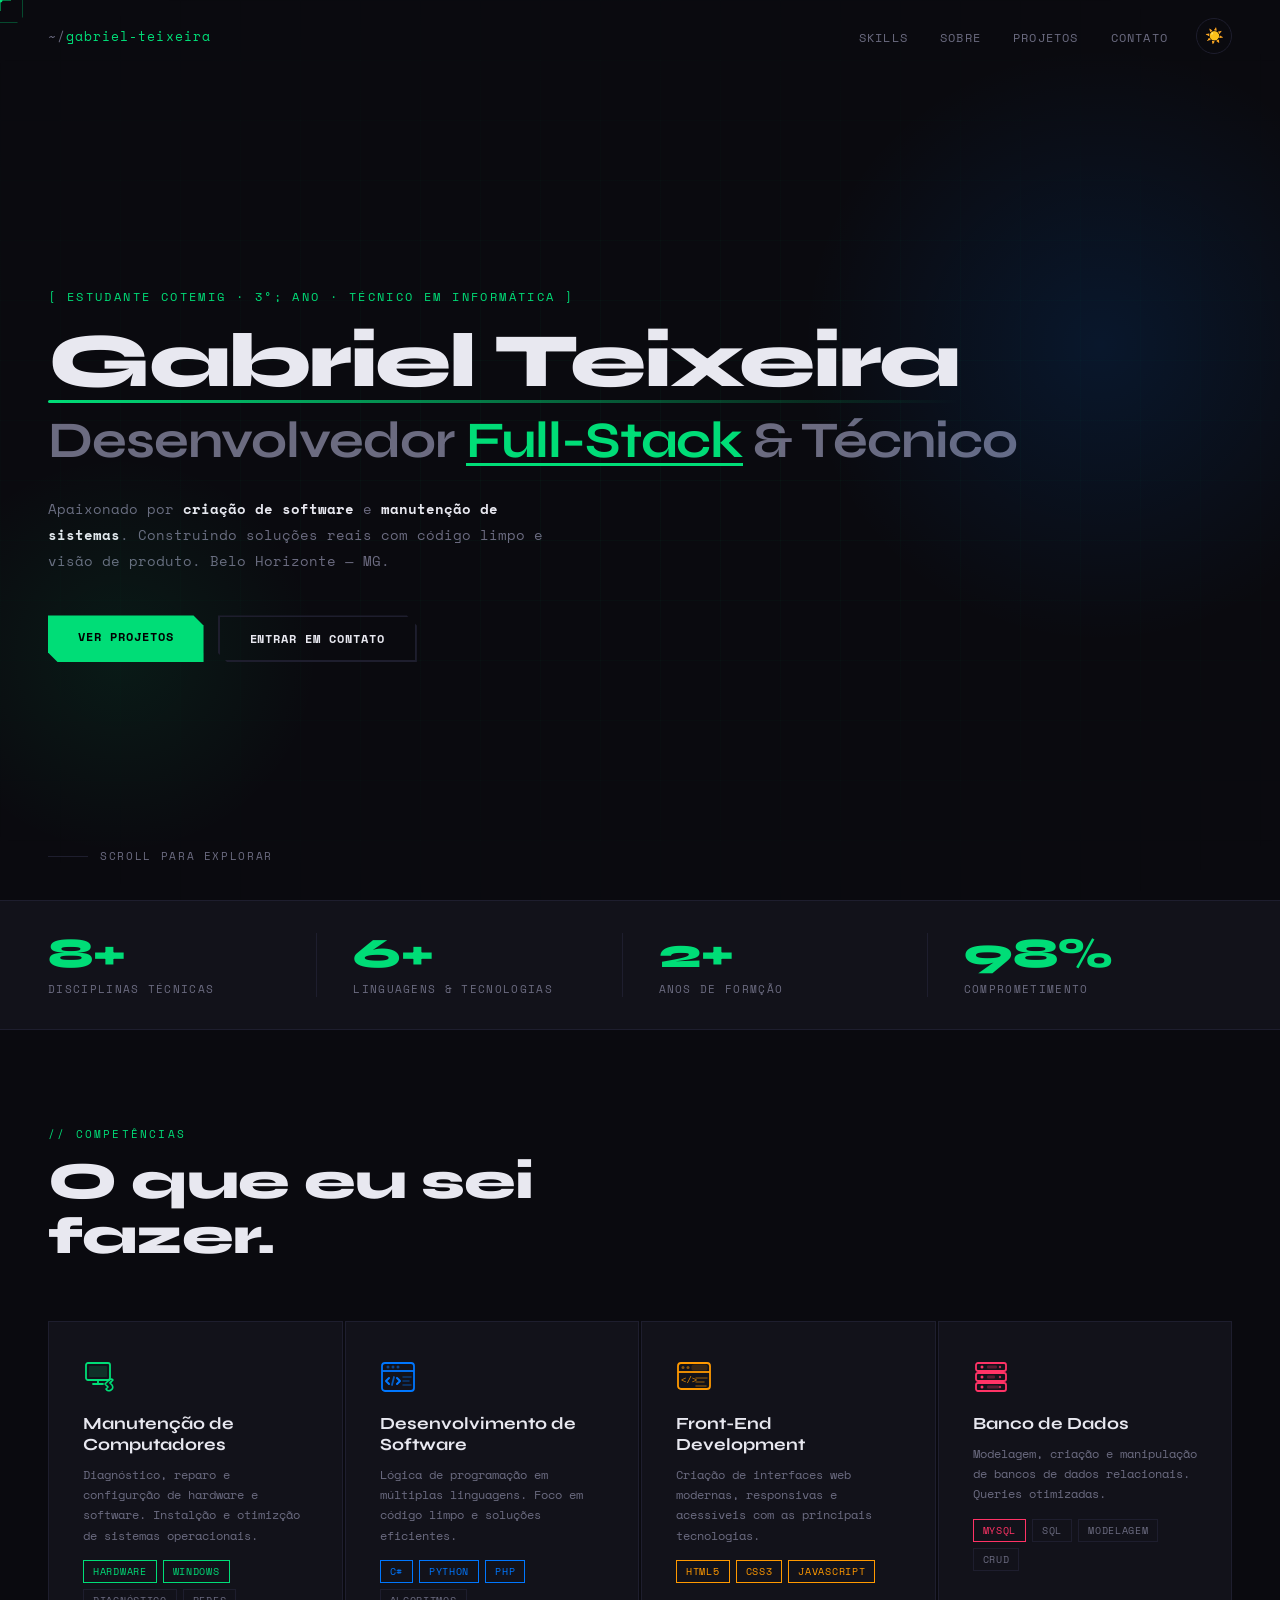
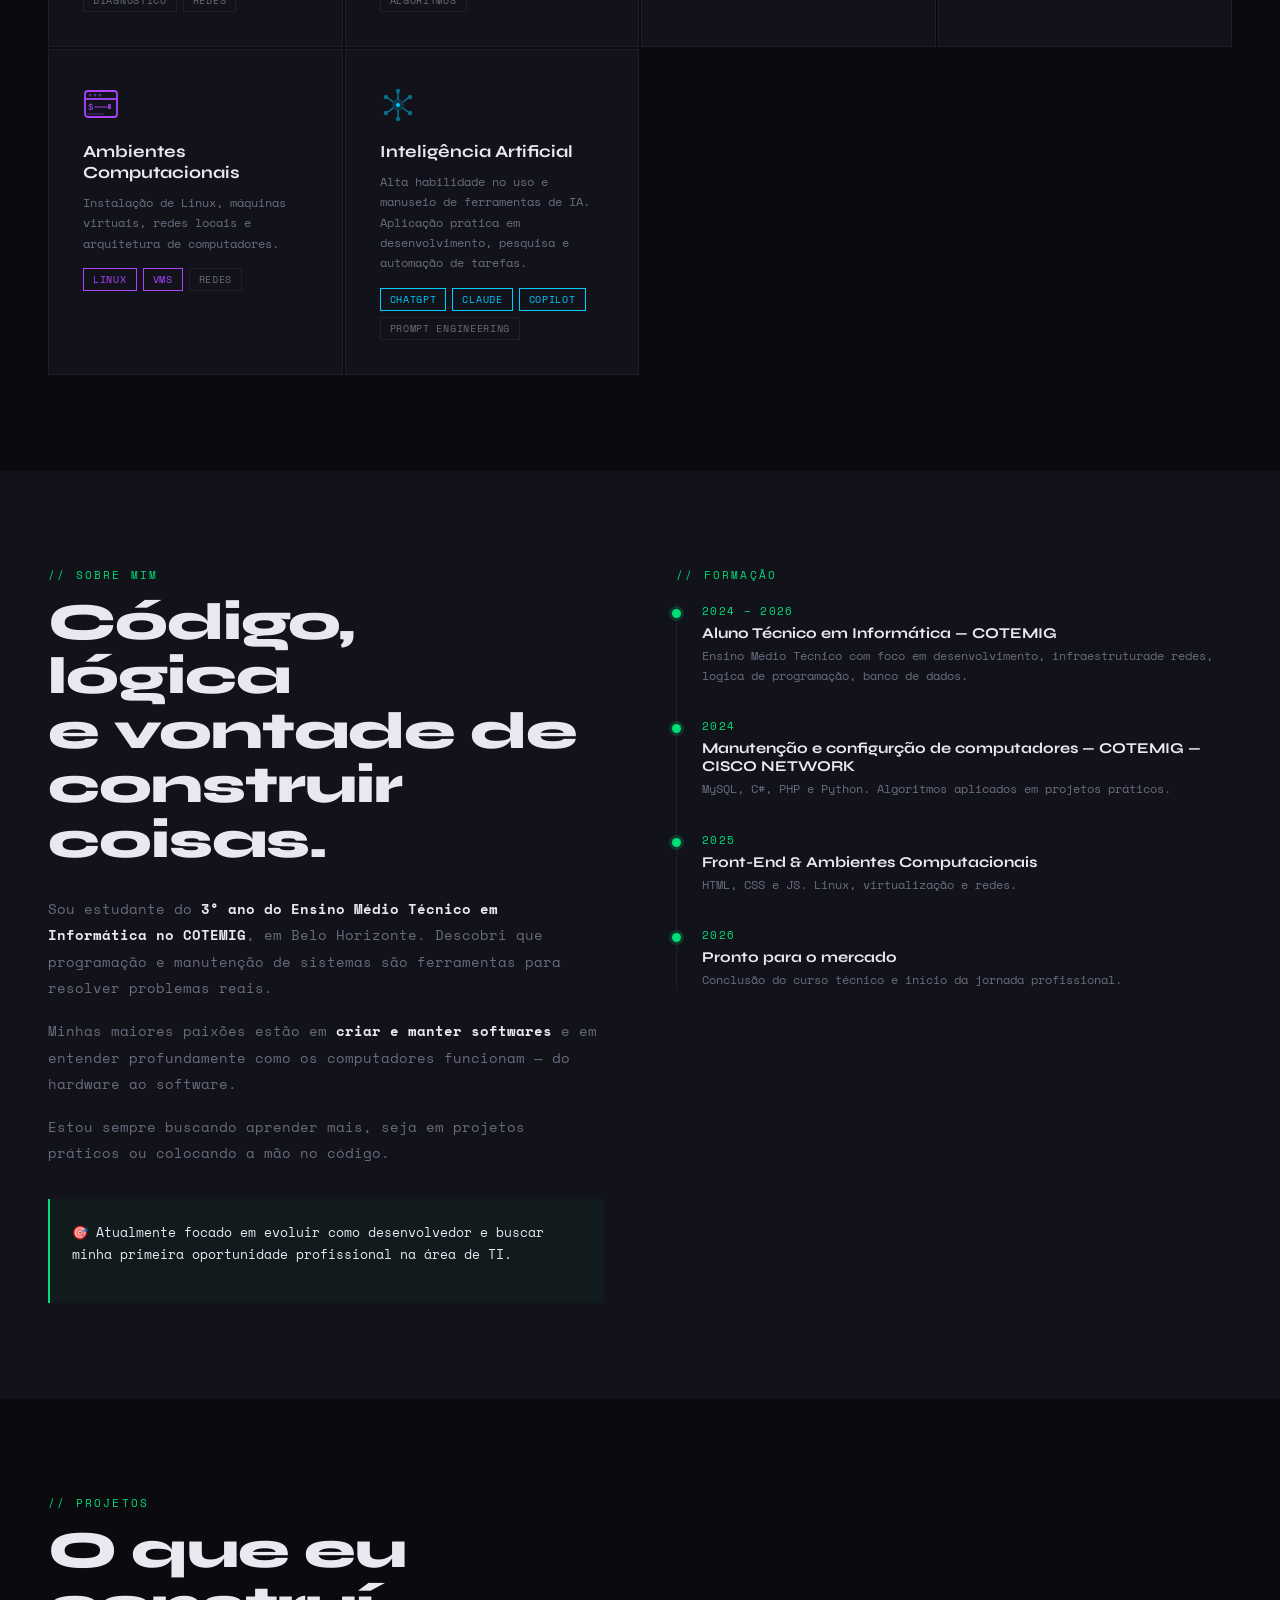
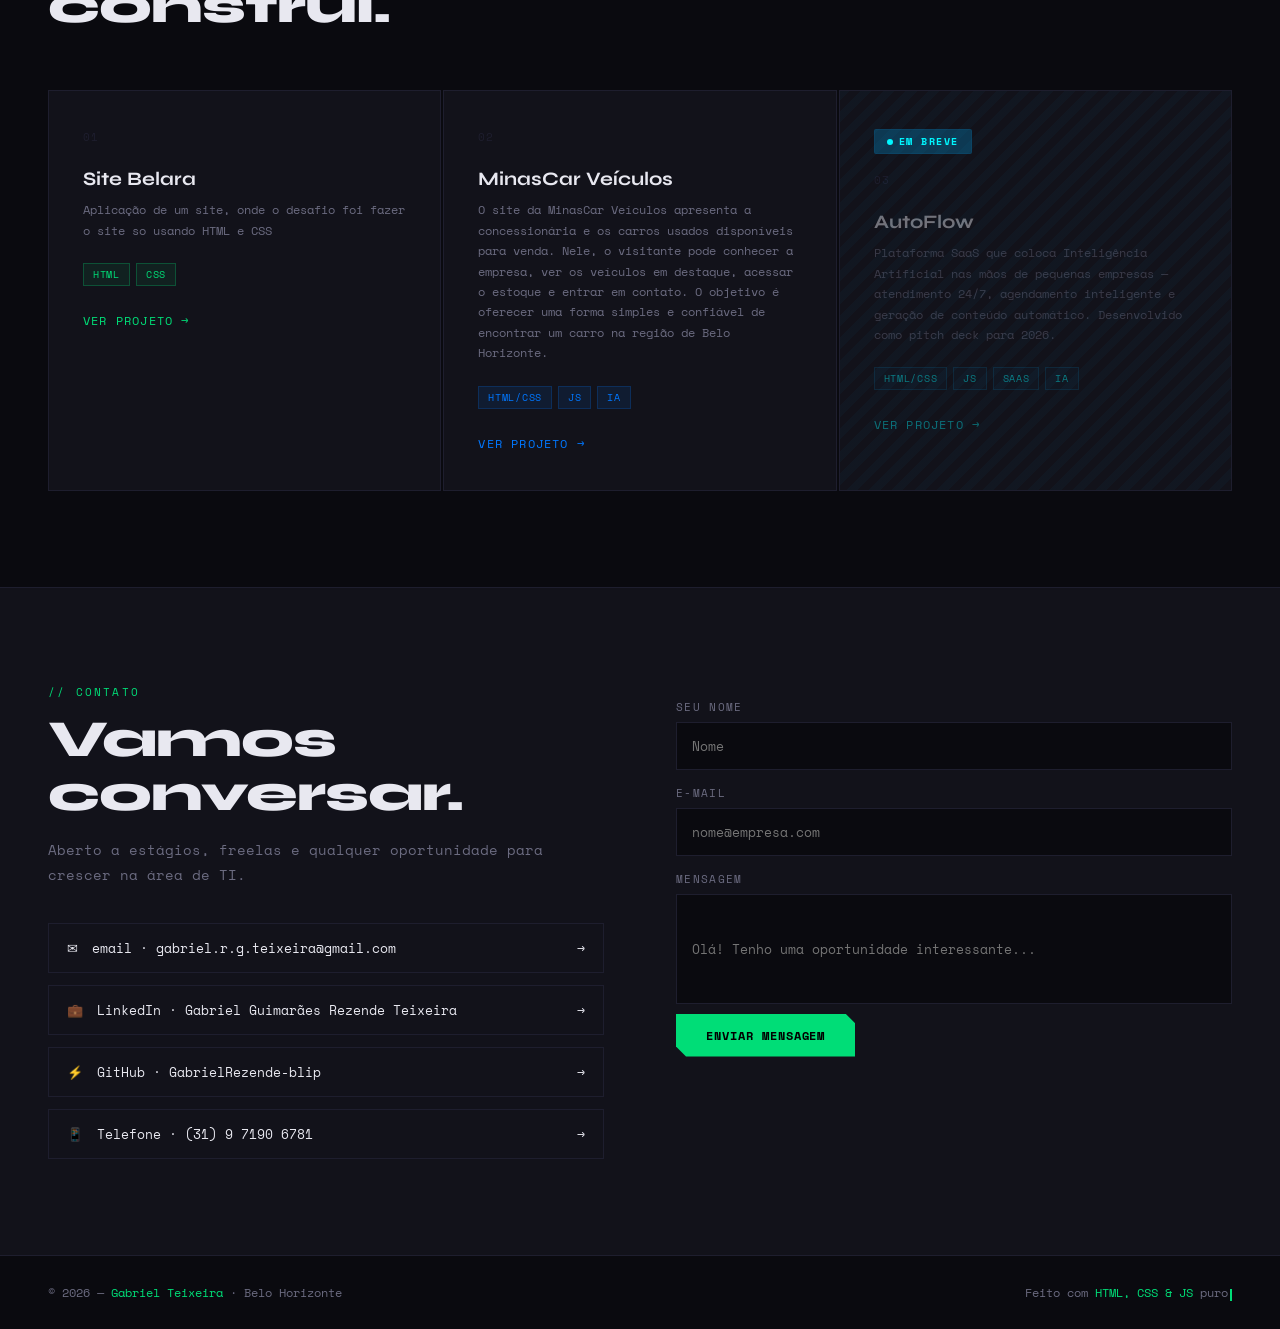
==== commit 44f5eaed: "Update fmt.Println message from 'Hello' to 'Goodbye'" ====
--- a/index.html
+++ b/index.html
@@ -429,8 +429,7 @@
           <label for="mensagem" >Mensagem</label>
           <input type="text" id="mensagem" placeholder="Olá! Tenho uma oportunidade interessante..." required></input>
         </div>
-        <input type="hidden" name="_next" value="https://github.com/GabrielRezende-blip/portifolio.dev/blob/main/valeu.html">
-        <button class="sbtn" type="submit">
+        <button class="sbtn" type="submit" href="https://github.com/GabrielRezende-blip/portifolio.dev/blob/main/valeu.html">
           Enviar Mensagem
         </button>
         </form>
@@ -450,3 +449,4 @@
 </body>
 
 </html>
+
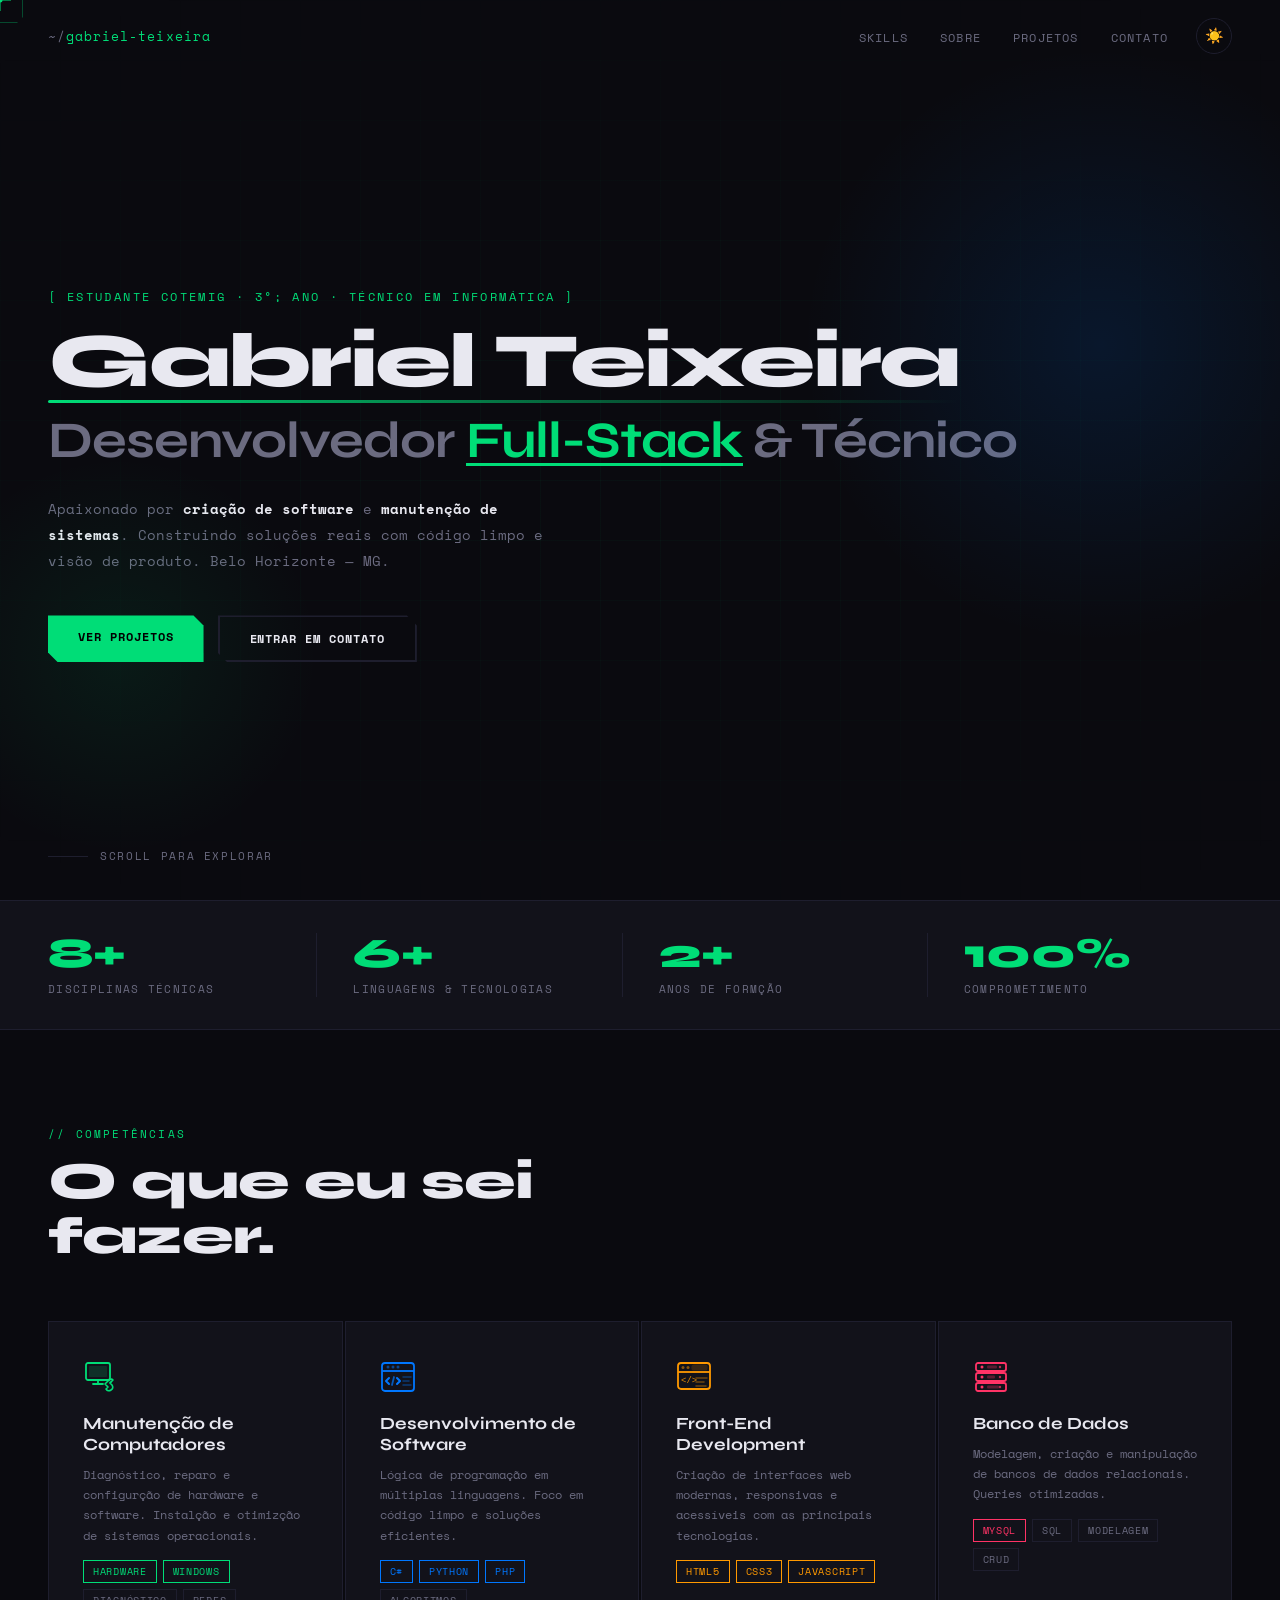
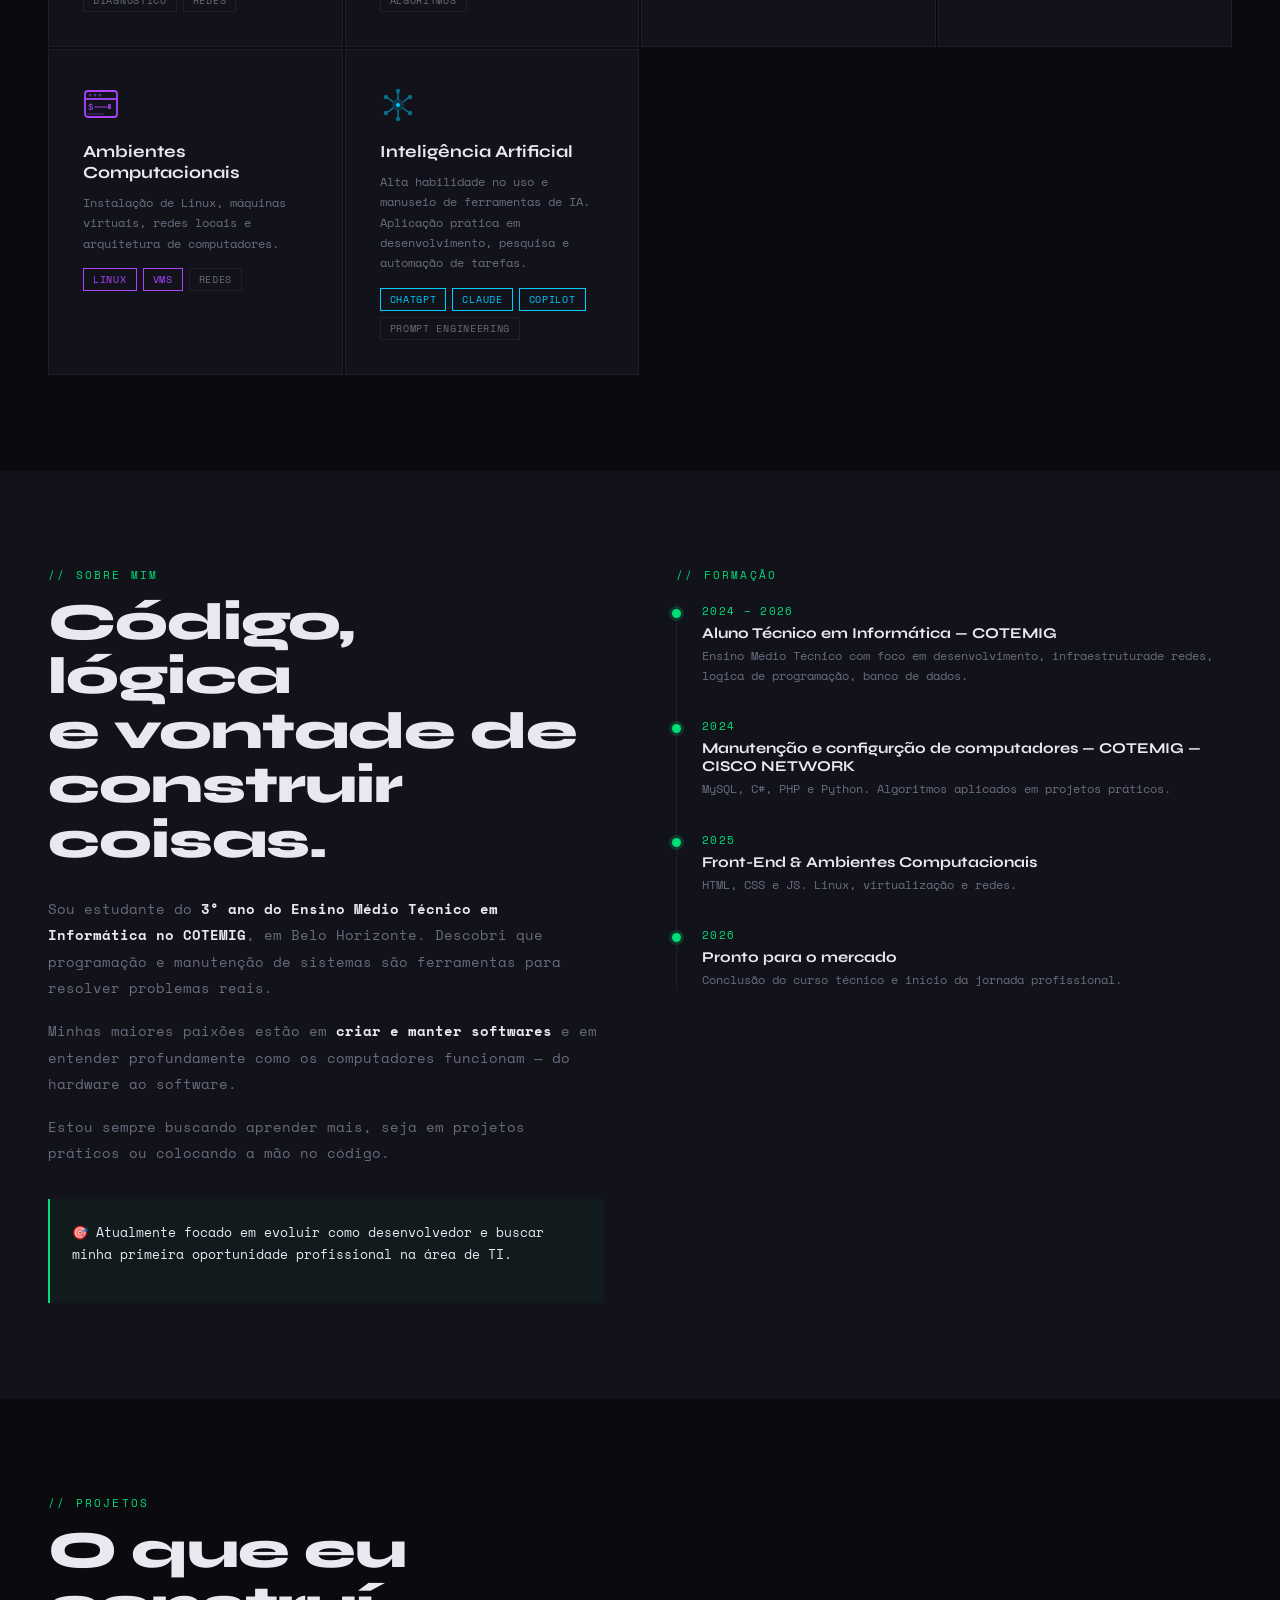
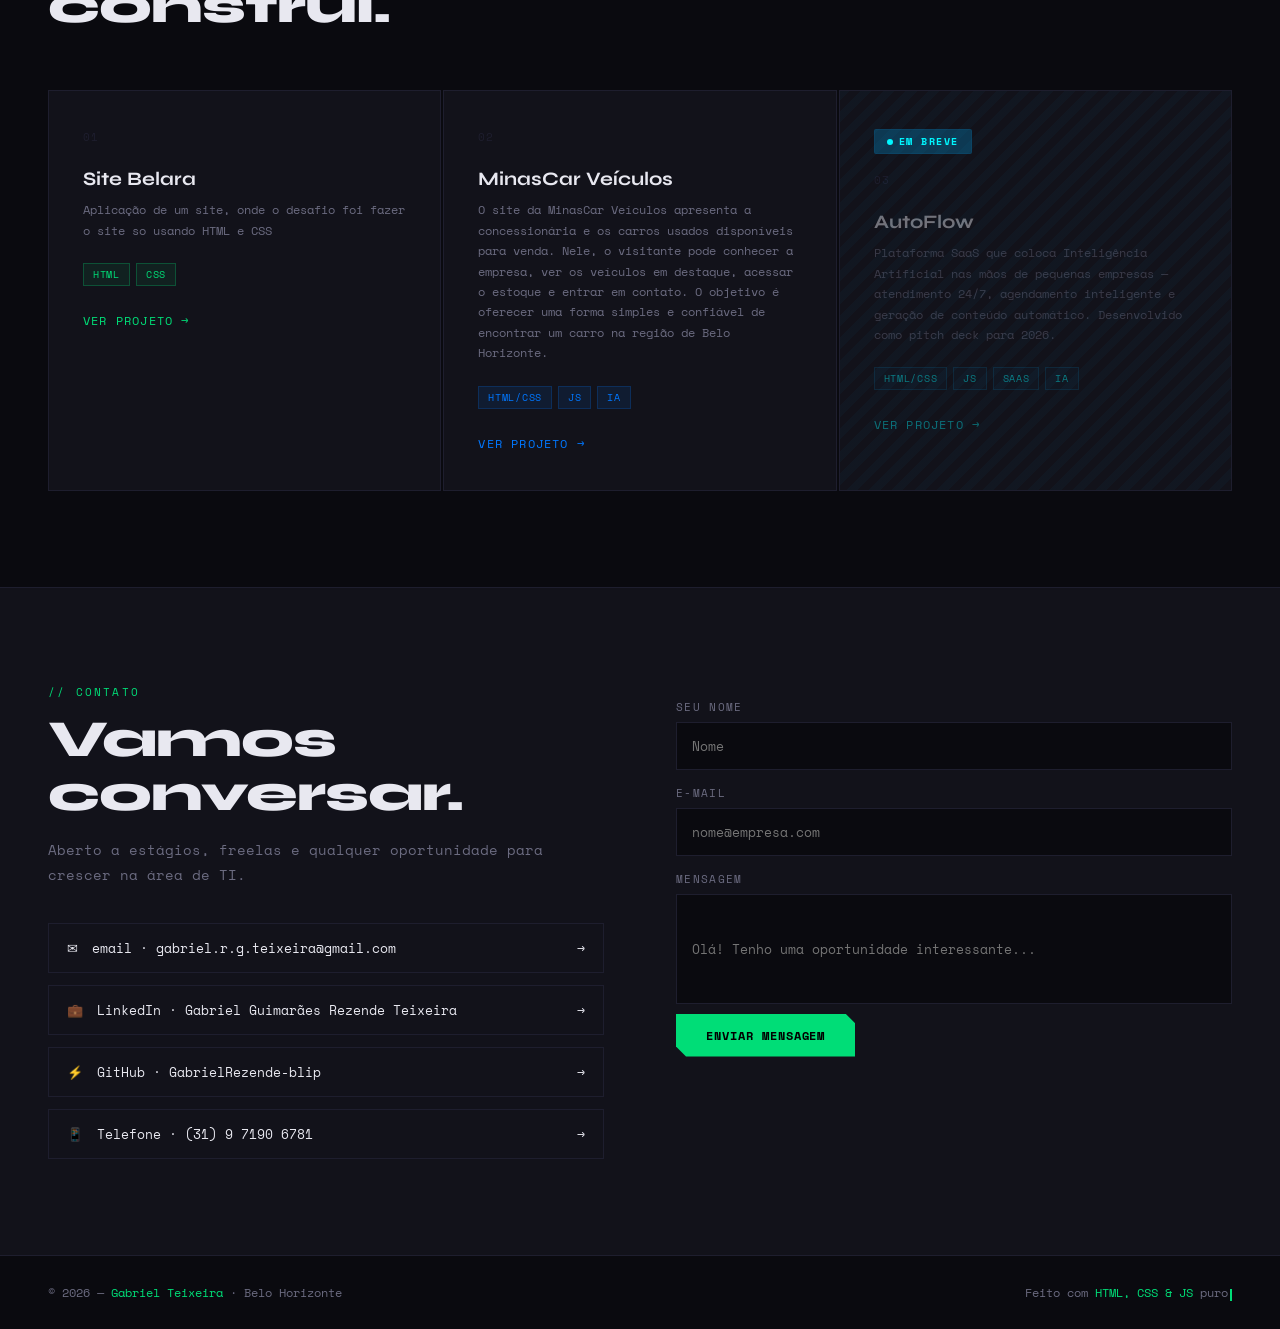
==== commit 0c0befd1: "Update print statement from 'Hello' to 'Goodbye'" ====
--- a/index.html
+++ b/index.html
@@ -429,7 +429,7 @@
           <label for="mensagem" >Mensagem</label>
           <input type="text" id="mensagem" placeholder="Olá! Tenho uma oportunidade interessante..." required></input>
         </div>
-        <button class="sbtn" type="submit" href="https://github.com/GabrielRezende-blip/portifolio.dev/blob/main/valeu.html">
+        <button class="sbtn" type="submit" href="https://github.com/GabrielRezende-blip/portifolio.dev/valeu.html">
           Enviar Mensagem
         </button>
         </form>
@@ -450,3 +450,4 @@
 
 </html>
 
+
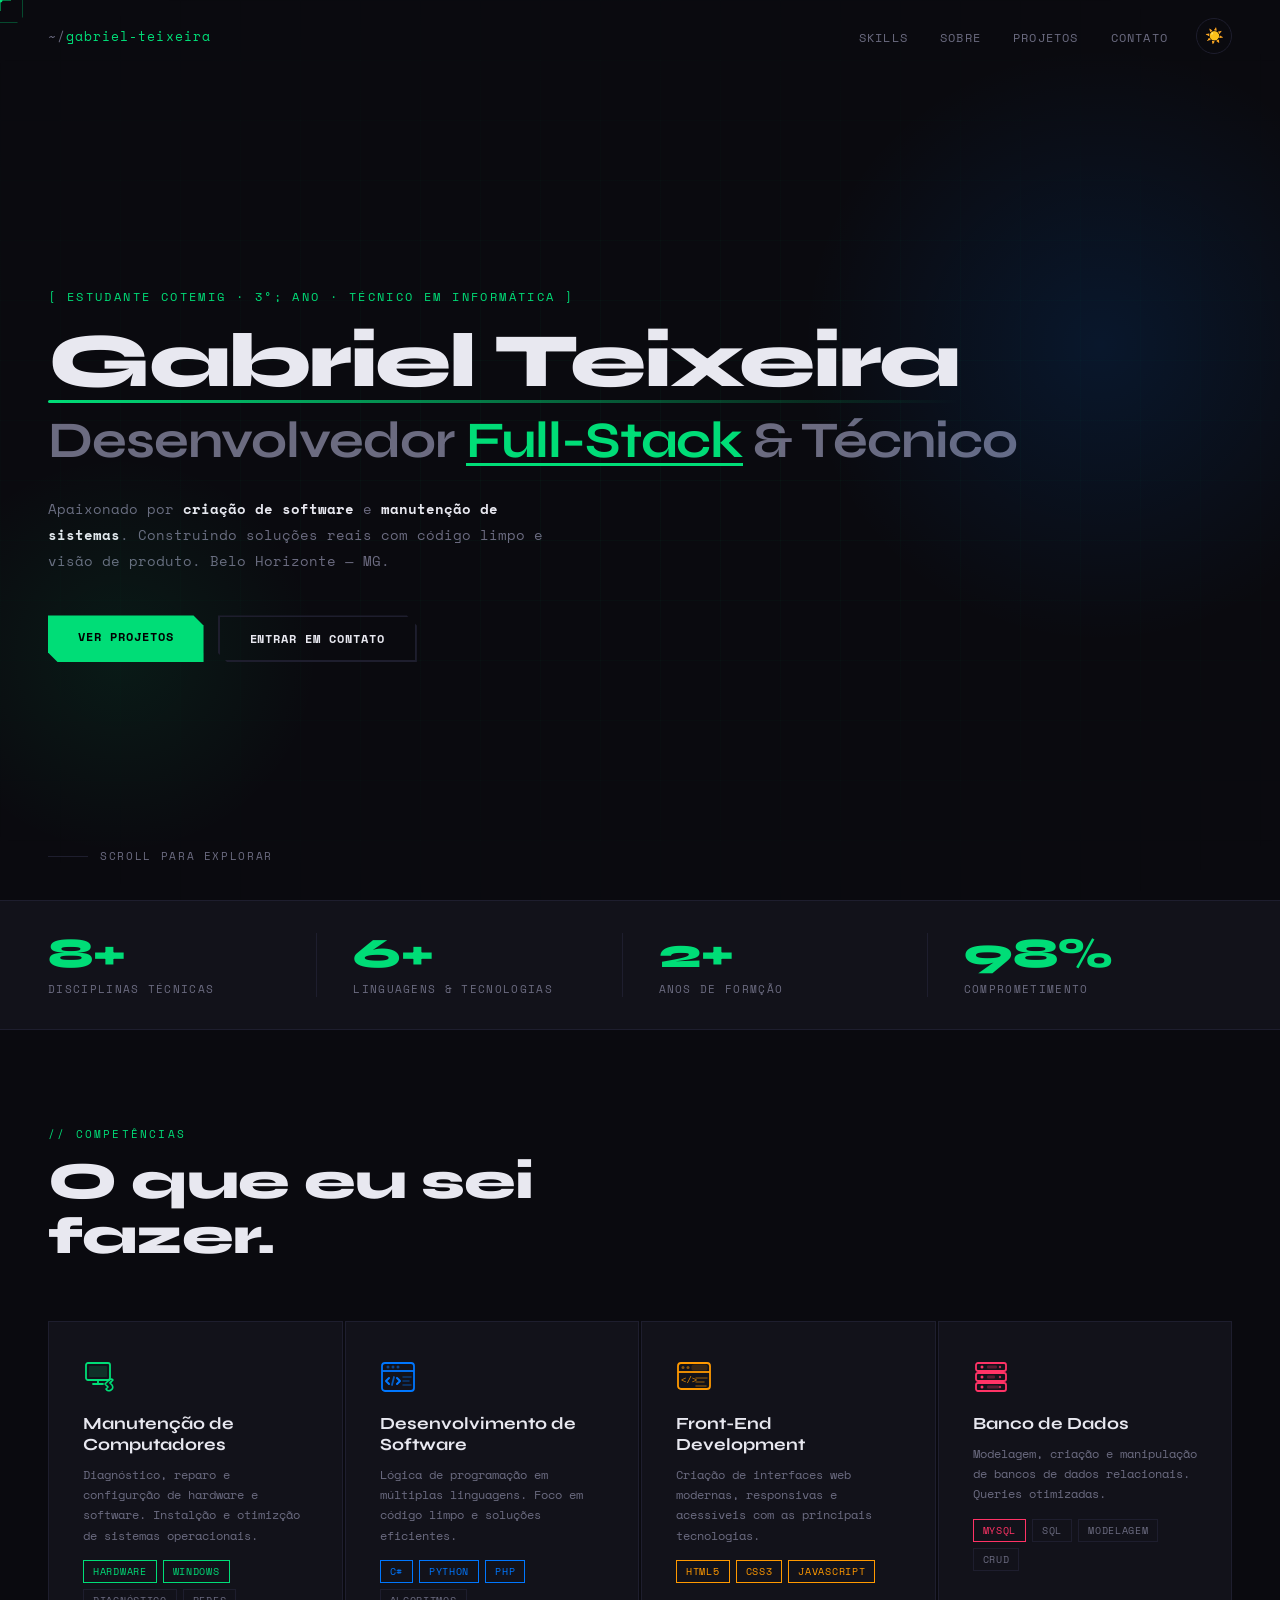
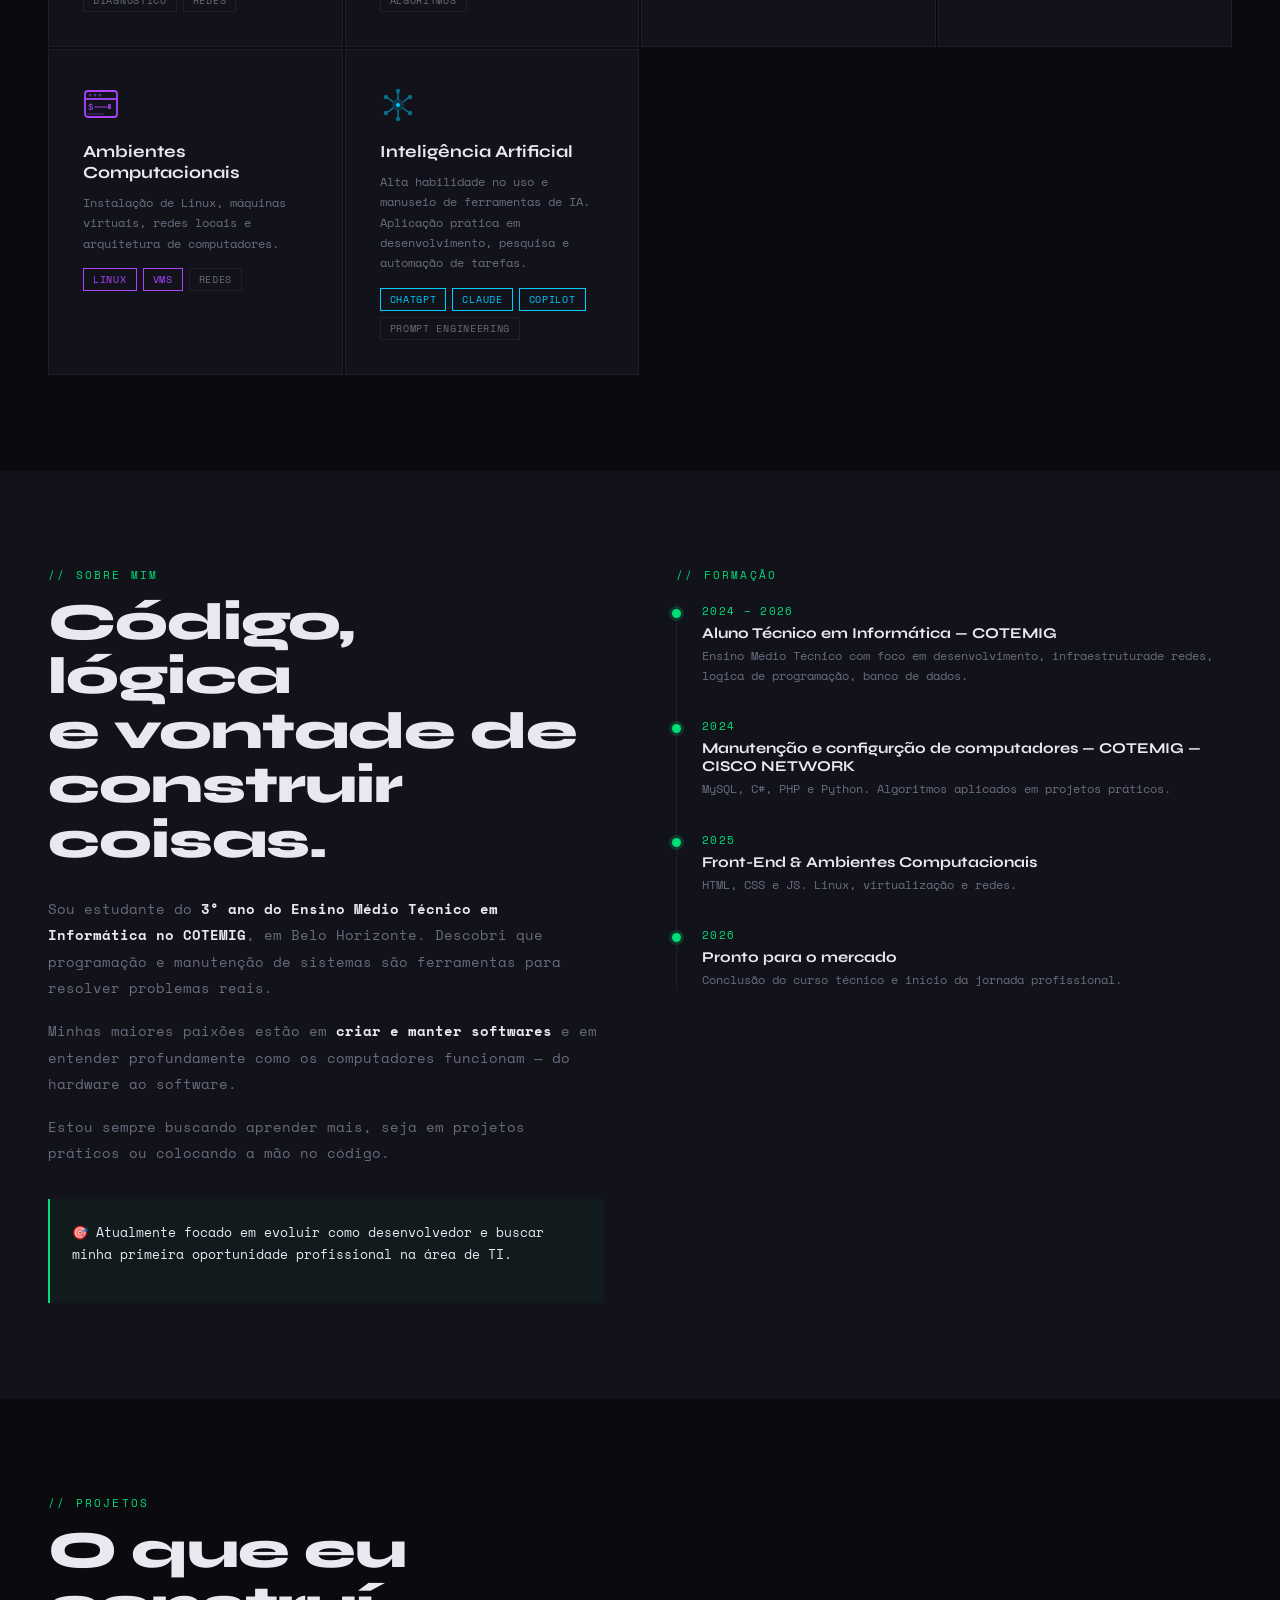
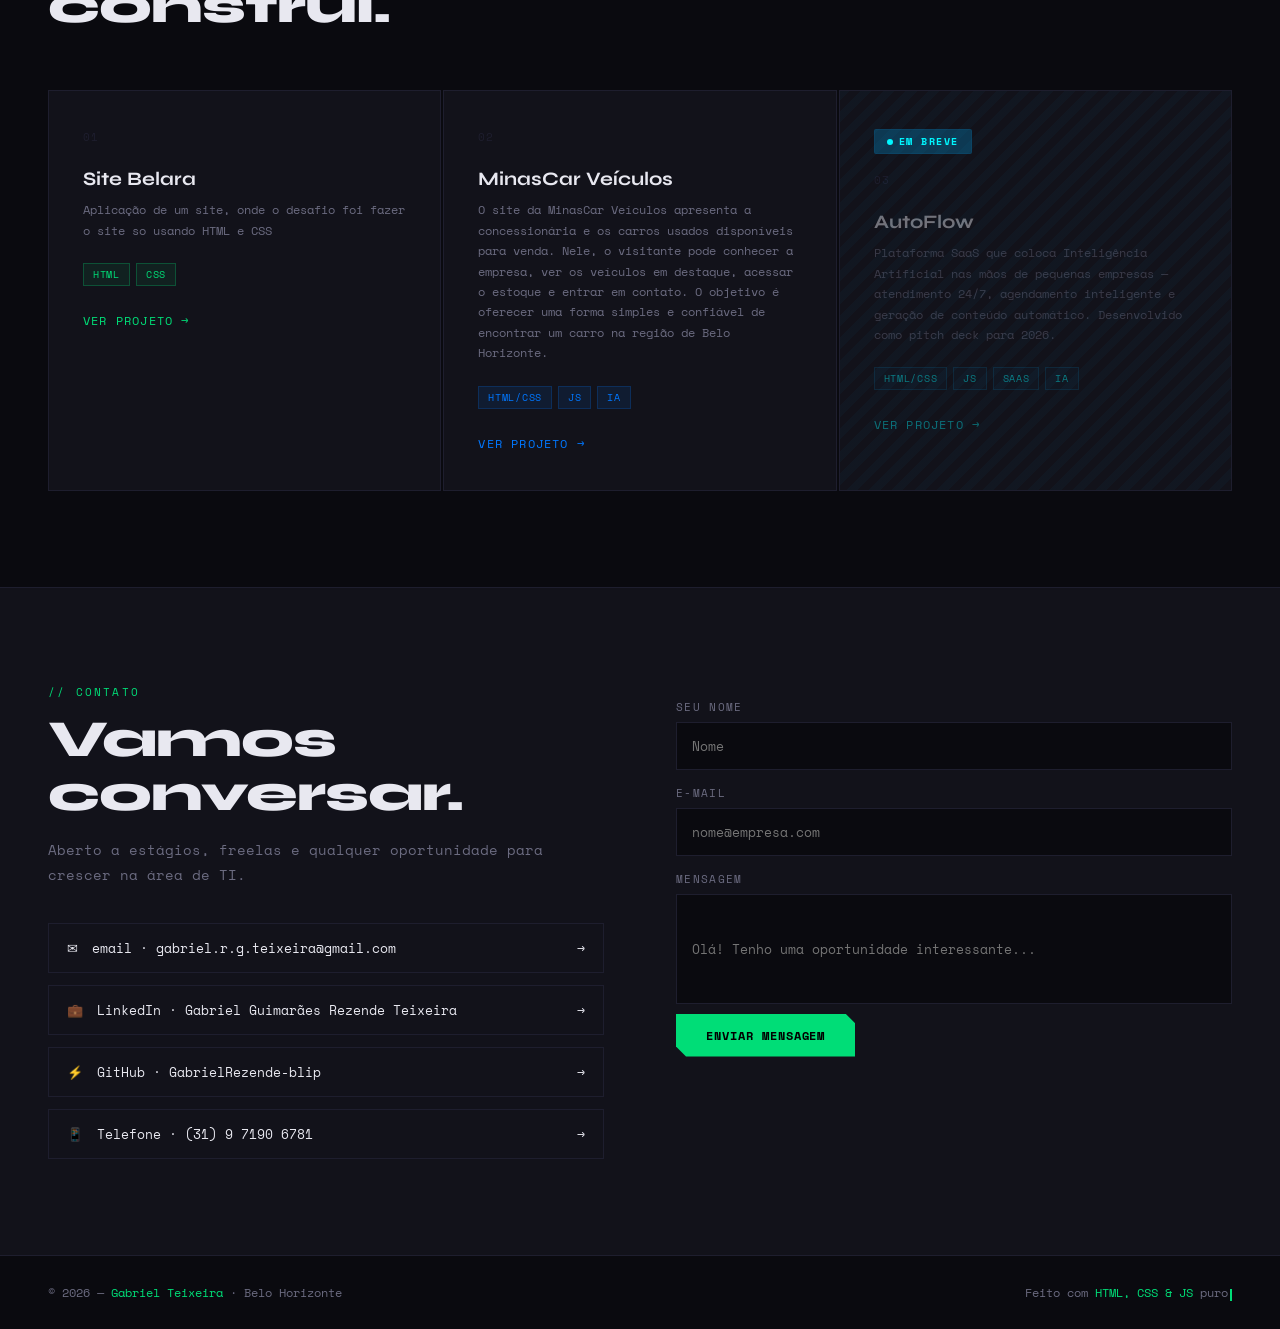
==== commit 8c649e51: "Update index.html" ====
--- a/index.html
+++ b/index.html
@@ -429,7 +429,8 @@
           <label for="mensagem" >Mensagem</label>
           <input type="text" id="mensagem" placeholder="Olá! Tenho uma oportunidade interessante..." required></input>
         </div>
-        <button class="sbtn" type="submit" href="https://github.com/GabrielRezende-blip/portifolio.dev/valeu.html">
+          <input type="hidden" name="_next" value="https://">
+        <button class="sbtn" type="submit" >
           Enviar Mensagem
         </button>
         </form>
@@ -451,3 +452,4 @@
 </html>
 
 
+
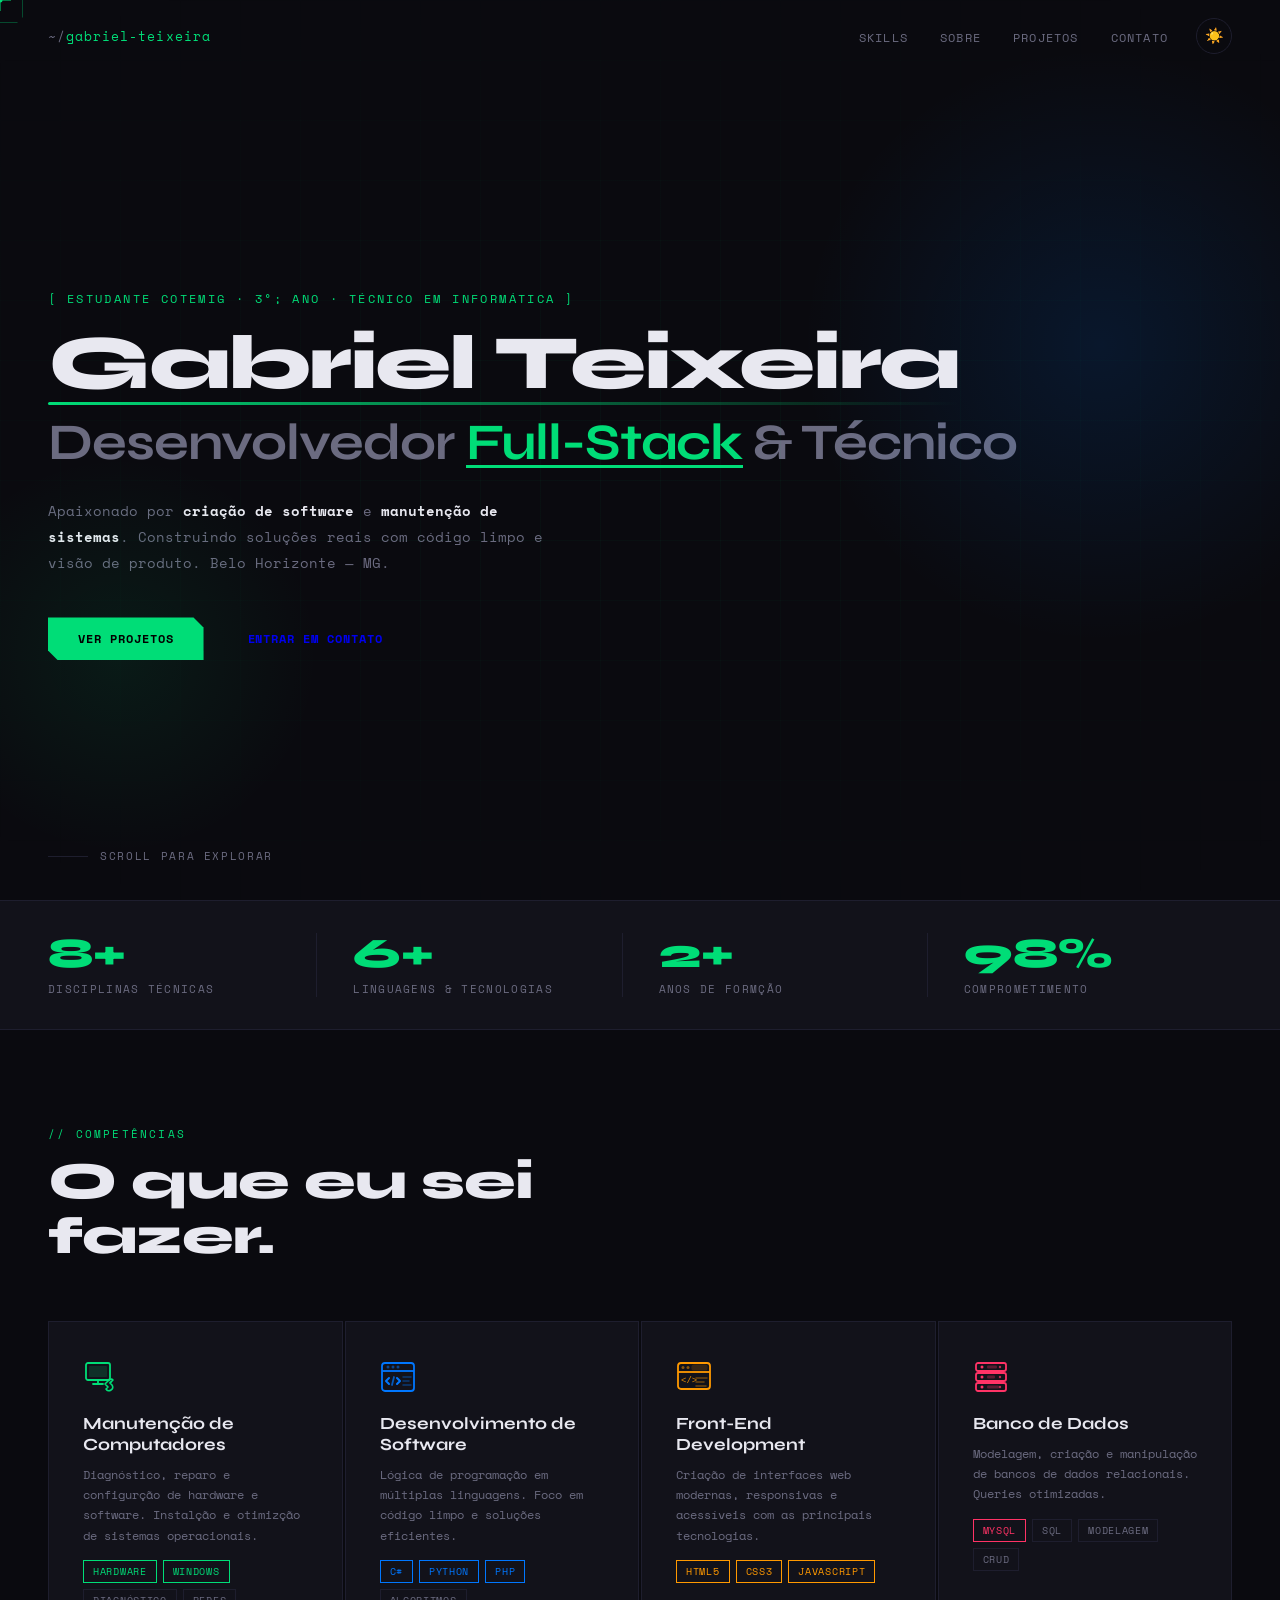
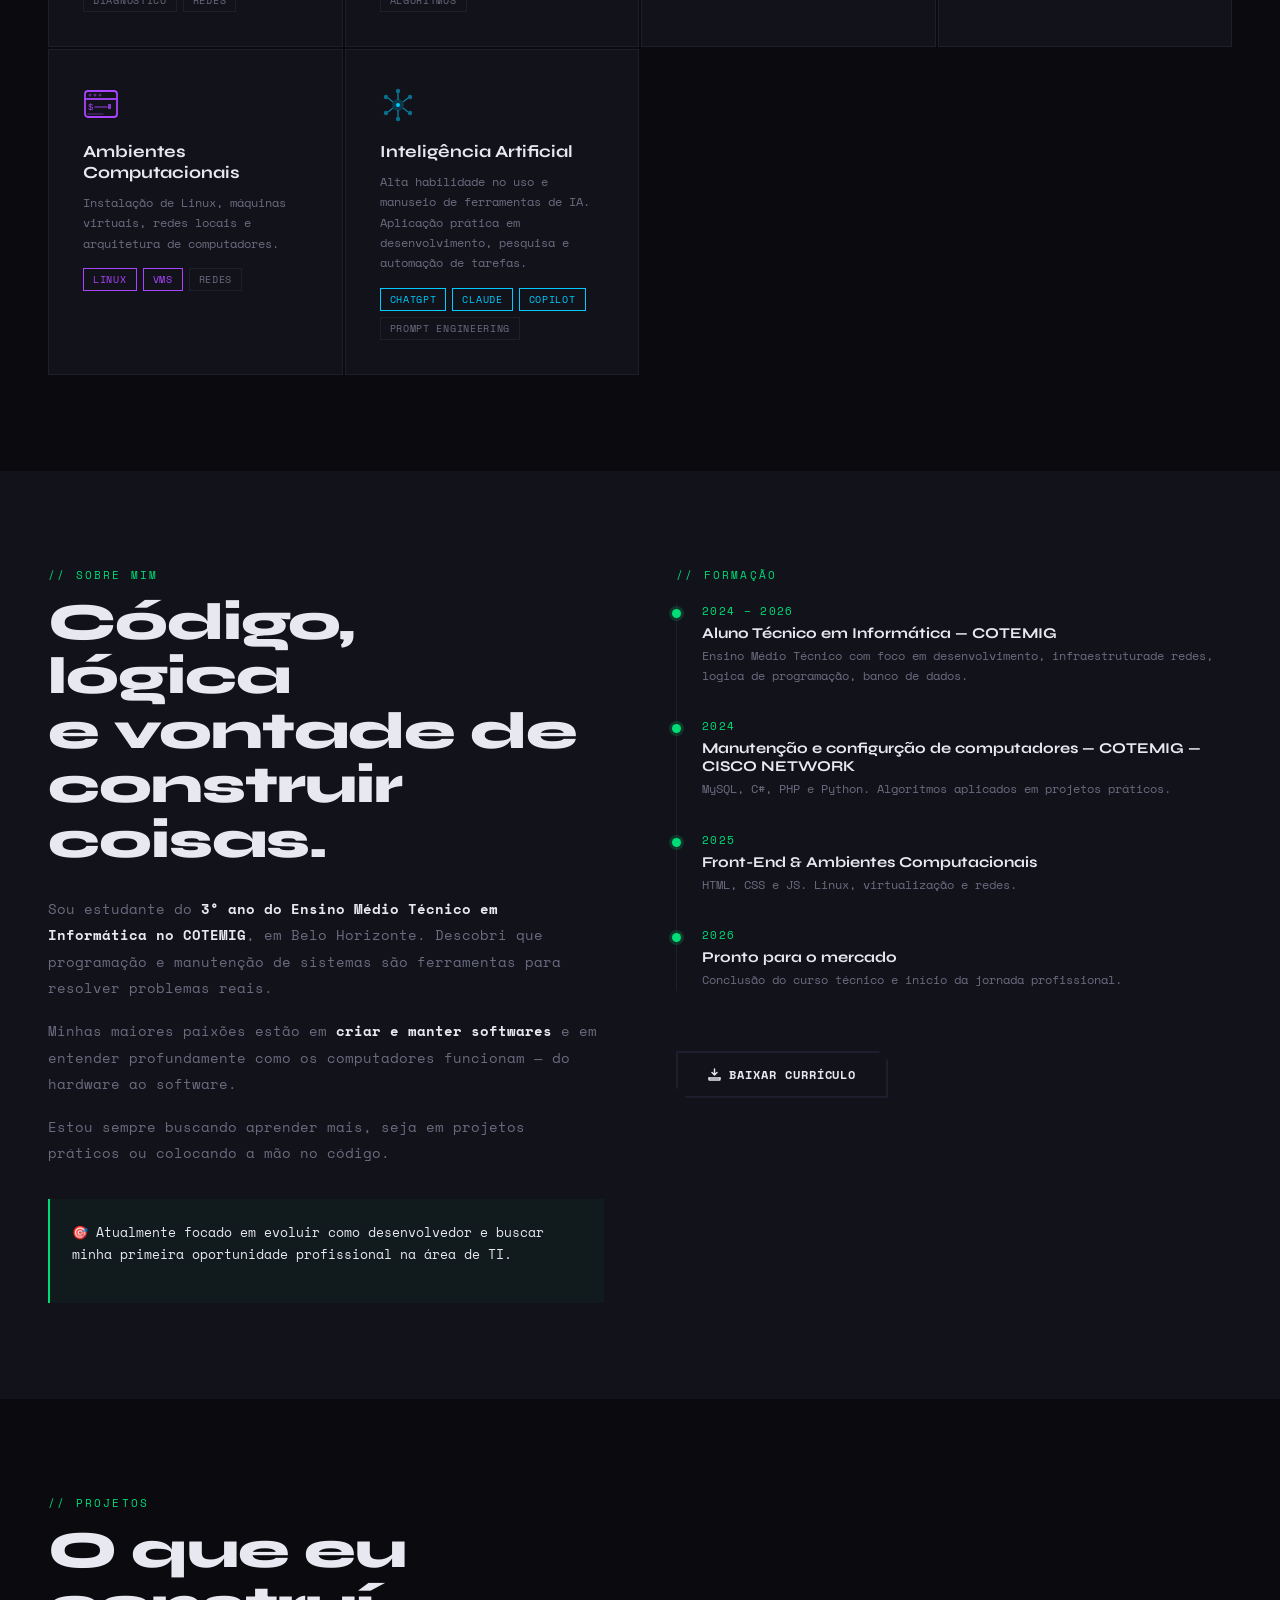
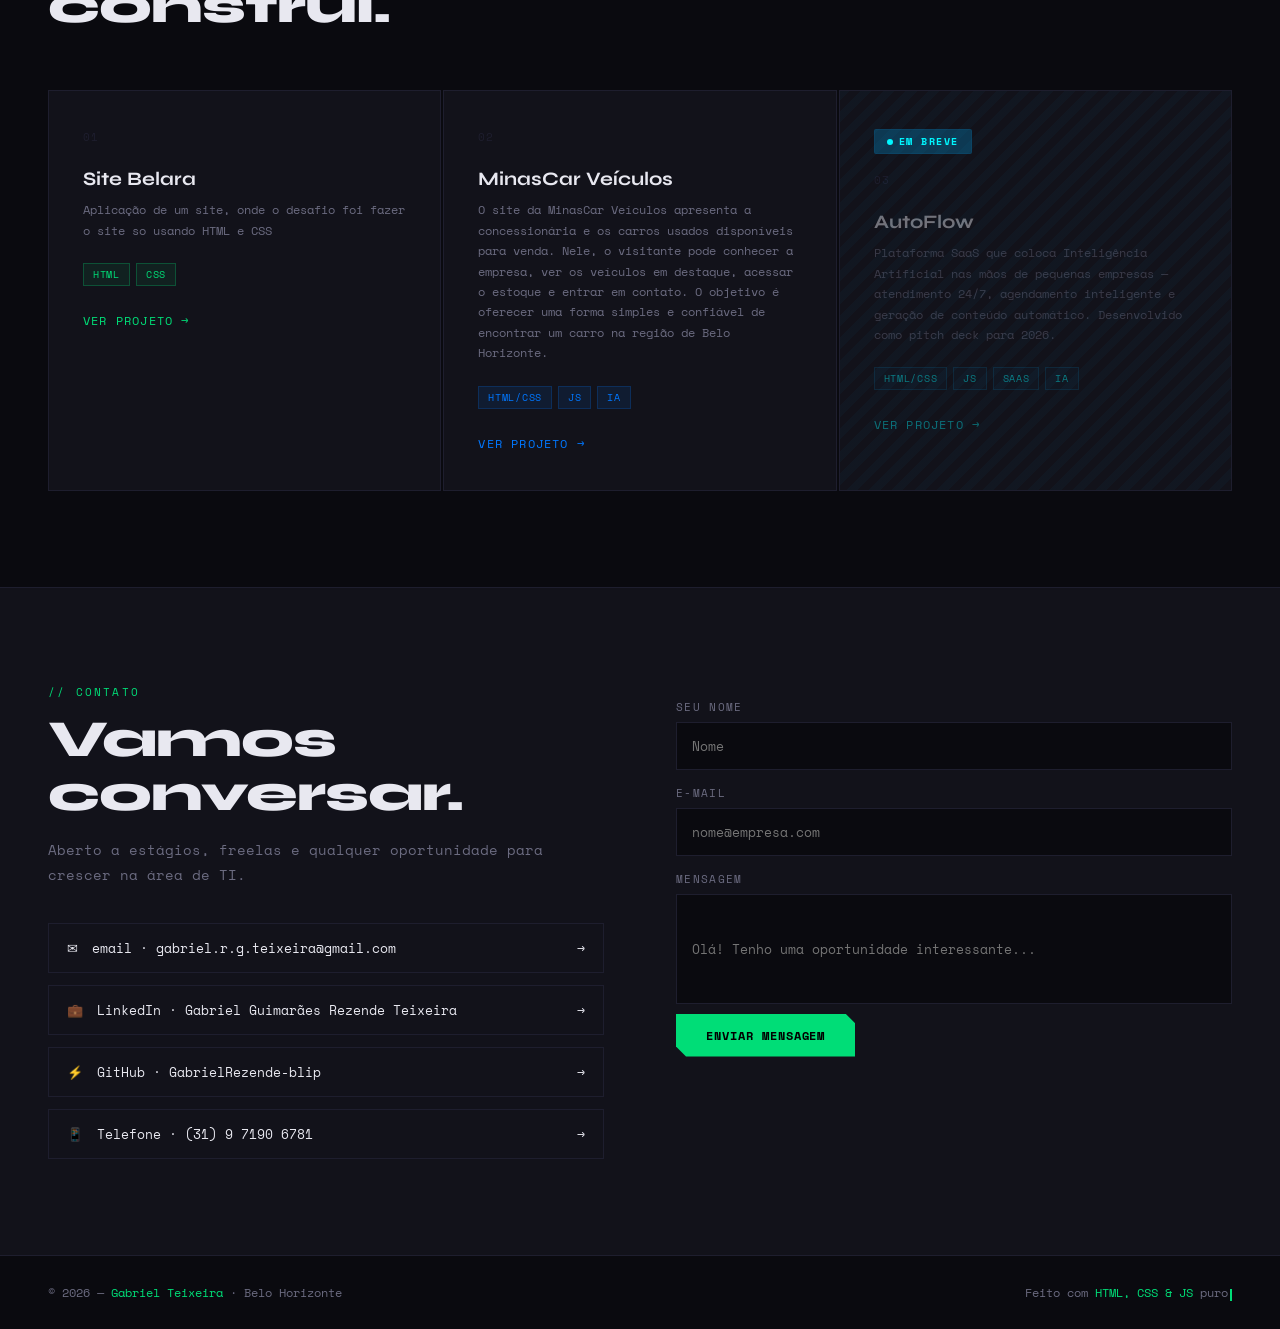
==== commit 774f95de: "Update index.html" ====
--- a/index.html
+++ b/index.html
@@ -50,7 +50,7 @@
     </p>
     <div class="hcta">
       <a href="#projects" class="btn bp">Ver Projetos</a>
-      <a href="#contact"  class="btn bg">Entrar em Contato</a>
+      <a href="#contact"  class="btn bgt">Entrar em Contato</a>
     </div>
     <div class="hsc">
       <div class="sl"></div>
@@ -326,6 +326,14 @@
           </div>
 
         </div>
+         <a href="curriculo estagio 2026.pdf" download class="btn bg" style="margin-top:28px;display:inline-flex;align-items:center;gap:8px">
+          <svg width="13" height="13" viewBox="0 0 13 13" fill="none" style="flex-shrink:0">
+            <path d="M6.5 1v6M6.5 7l-2.5-2.5M6.5 7l2.5-2.5" stroke="currentColor" stroke-width="1.4" stroke-linecap="round" stroke-linejoin="round"/>
+            <path d="M1 10h11" stroke="currentColor" stroke-width="1.4" stroke-linecap="round"/>
+            <path d="M1 10v1.5a.5.5 0 00.5.5h10a.5.5 0 00.5-.5V10" stroke="currentColor" stroke-width="1.4" stroke-linecap="round" stroke-linejoin="round"/>
+          </svg>
+          Baixar Currículo
+        </a>
       </div>
 
     </div>
@@ -429,8 +437,8 @@
           <label for="mensagem" >Mensagem</label>
           <input type="text" id="mensagem" placeholder="Olá! Tenho uma oportunidade interessante..." required></input>
         </div>
-          <input type="hidden" name="_next" value="https://">
-        <button class="sbtn" type="submit" >
+        <input type="hidden" name="_next" value="https://gabrielrezende-blip.github.io/portifolio.dev/valeu.html">
+        <button class="sbtn" type="submit">
           Enviar Mensagem
         </button>
         </form>
@@ -448,8 +456,4 @@
   <script src="script.js"></script>
 
 </body>
-
 </html>
-
-
-
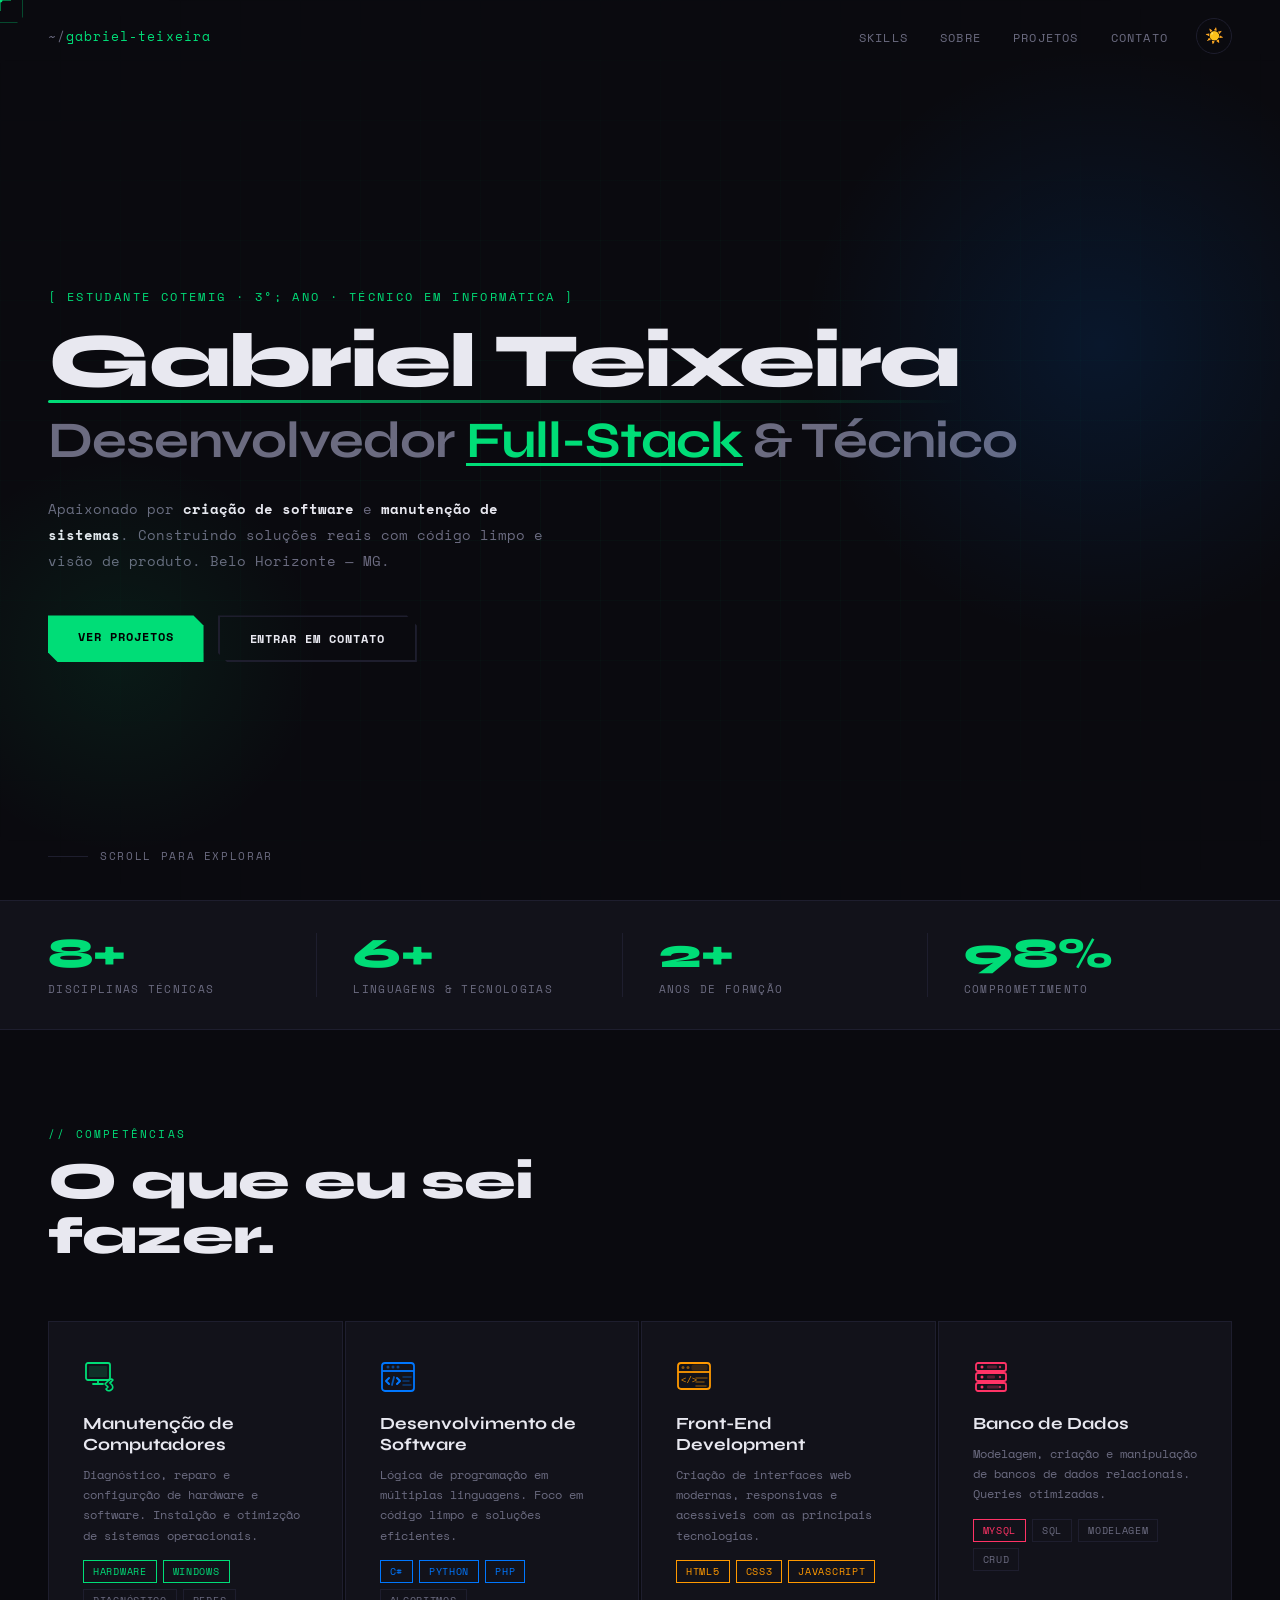
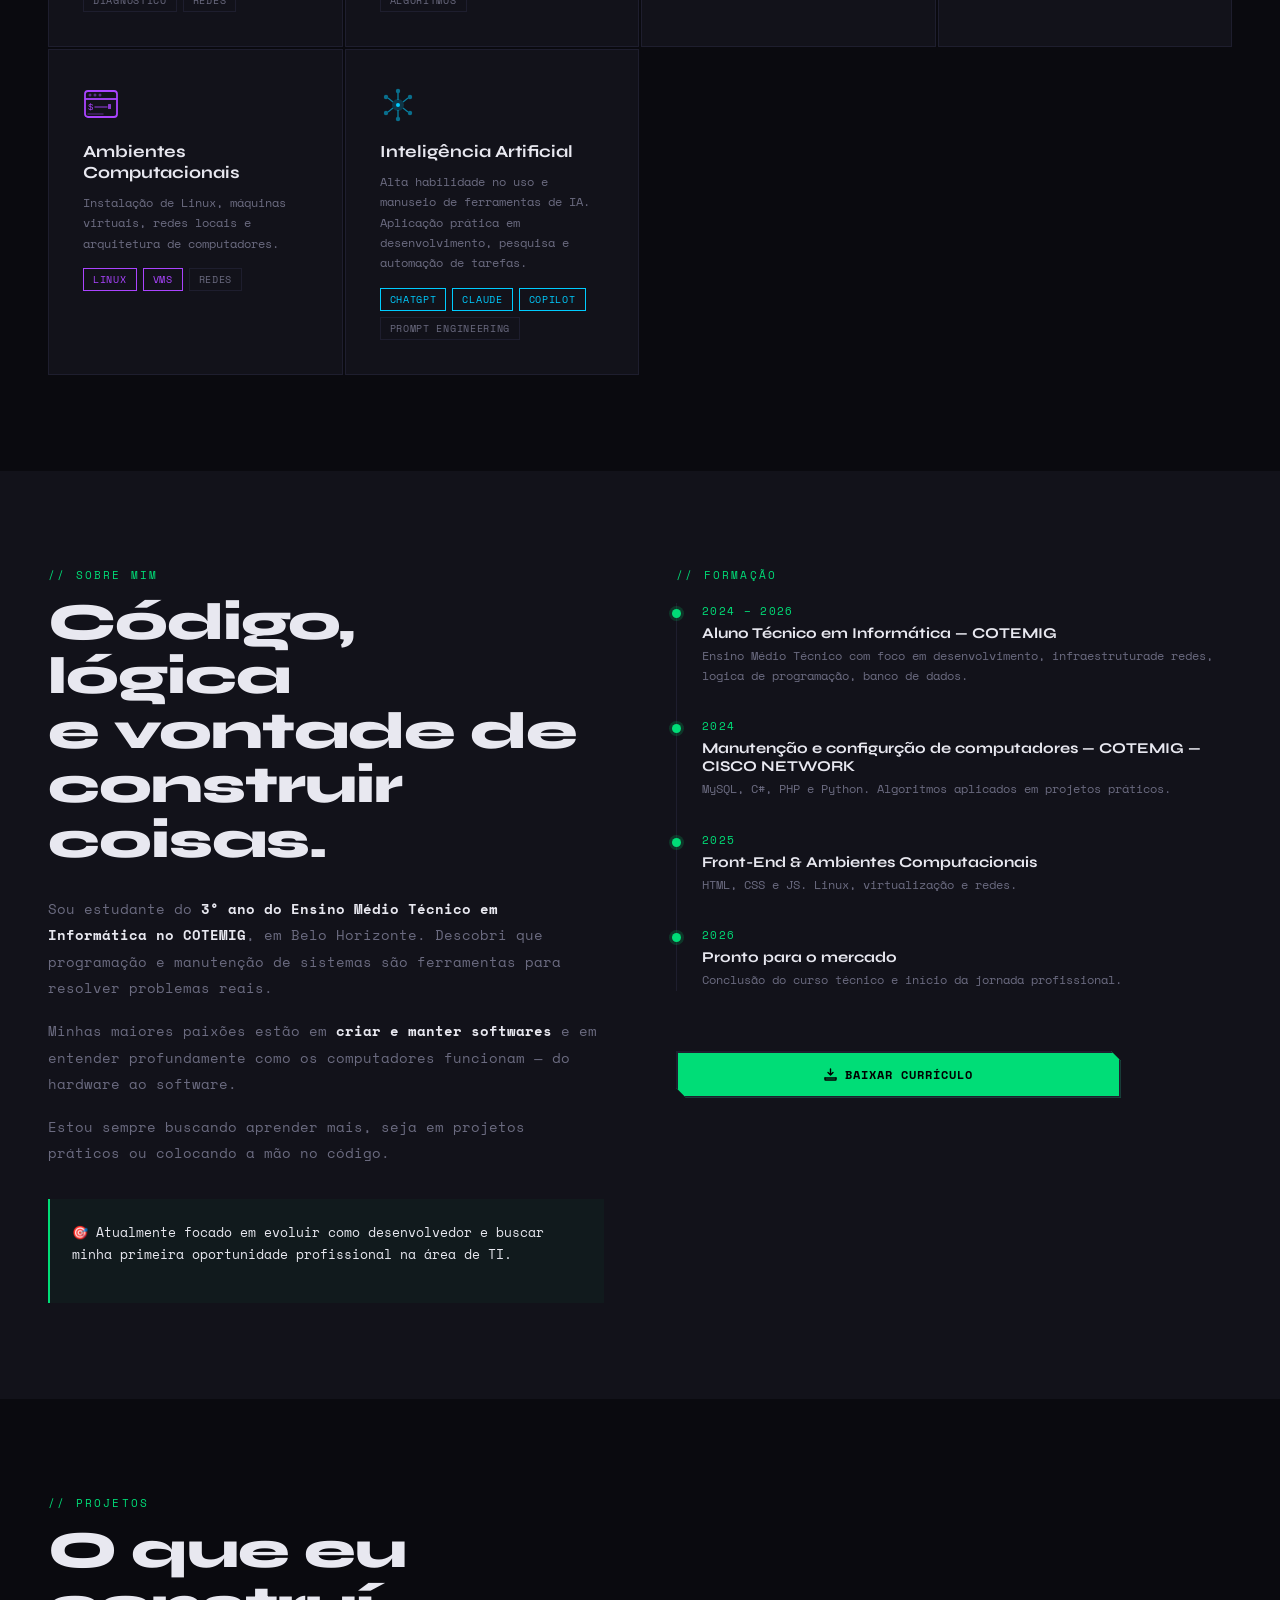
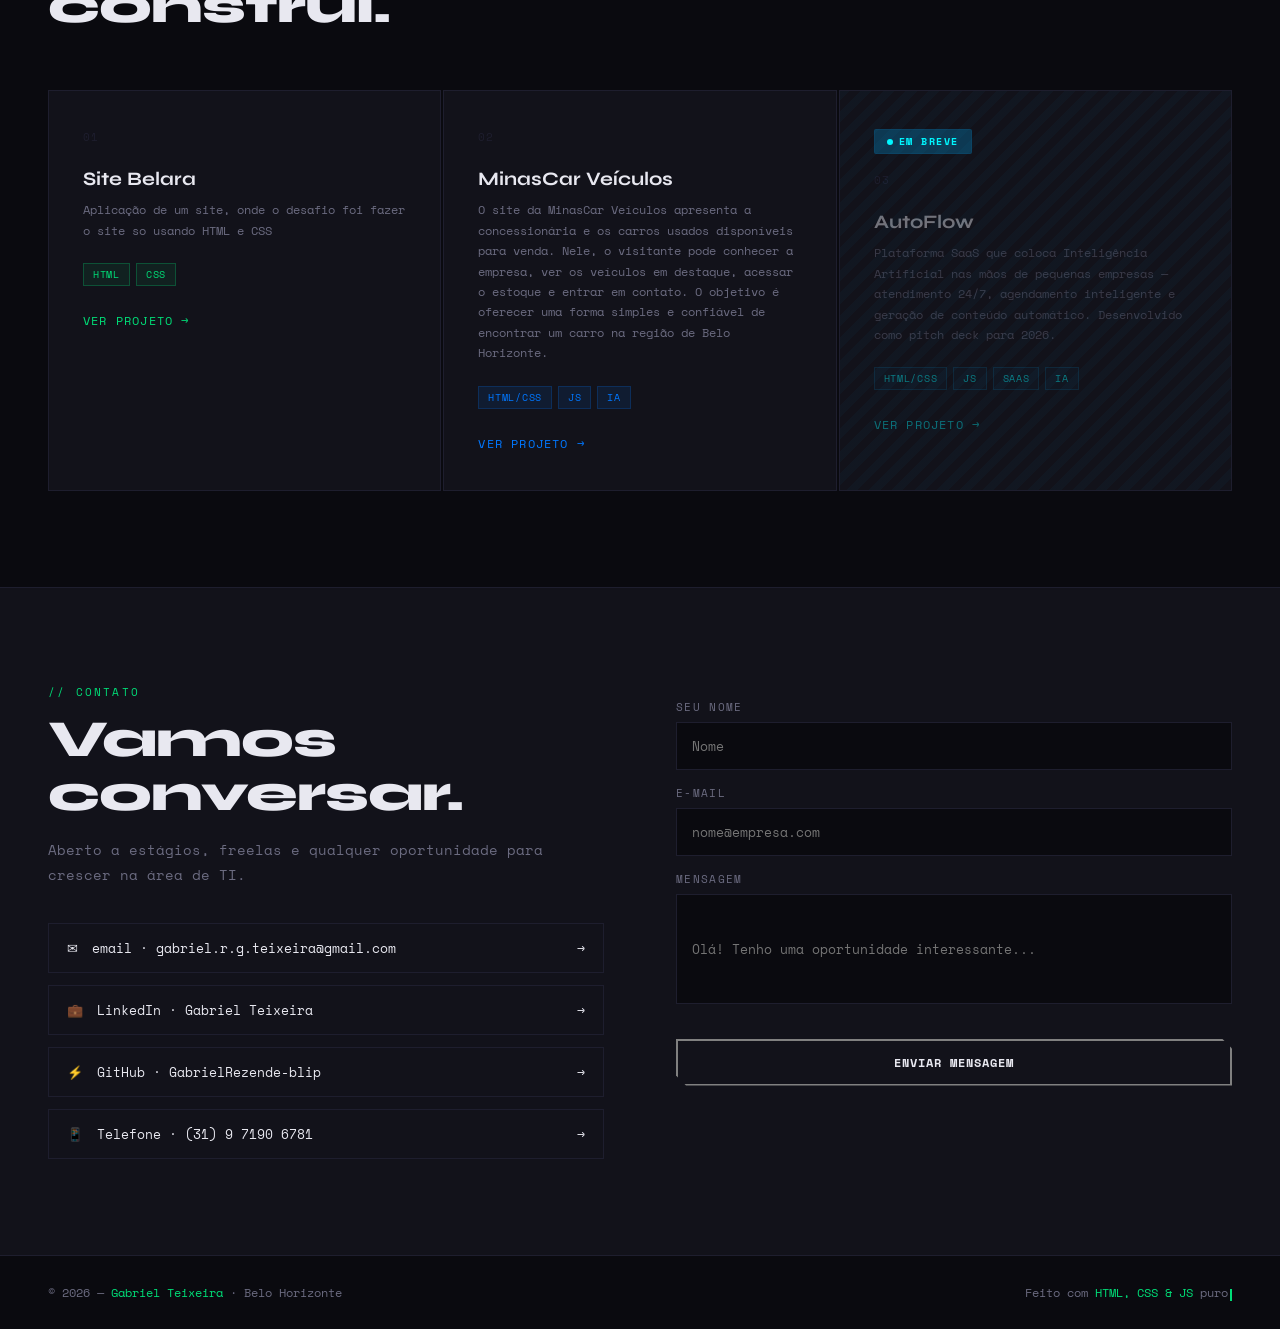
==== commit c68de01f: "Update print statement from 'Hello' to 'Goodbye'" ====
--- a/index.html
+++ b/index.html
@@ -4,12 +4,11 @@
   <meta charset="UTF-8"/>
   <meta name="viewport" content="width=device-width, initial-scale=1.0"/>
   <title>Gabriel Teixeira</title>
-
   <!-- Fontes -->
   <link href="https://fonts.googleapis.com/css2?family=Space+Mono:wght@400;700&family=Syne:wght@400;700;800&display=swap" rel="stylesheet"/>
-
   <!-- Estilos -->
   <link rel="stylesheet" href="style.css"/>
+  <link rel="shortcut icon" type="imagex/png" href="./iconportifolio.ico">
 </head>
 <body>
 
@@ -405,9 +404,9 @@
             <span style="flex:1"><span class="" >email &middot; gabriel.r.g.teixeira@gmail.com</span></span>
             <span>&#8594;</span>
           </a>
-          <a href="https://www.linkedin.com/in/gabriel-guimar%C3%A3es-rezende-teixeira-099868383/" class="cl">
+          <a href="https://www.linkedin.com/in/gabriel-teixeira-099868383/" class="cl">
             <span>&#128188;</span>
-            <span style="flex:1">LinkedIn &middot; Gabriel Guimarães Rezende Teixeira</span>
+            <span style="flex:1">LinkedIn &middot; Gabriel Teixeira</span>
             <span>&#8594;</span>
           </a>
           <a href="https://github.com/GabrielRezende-blip" class="cl">
--- a/style.css
+++ b/style.css
@@ -322,9 +322,9 @@
 
 .btn:hover { transform: translateY(-2px); }
 .bp { background: var(--acc); color: #000; }
-.bg { background: transparent; color: var(--txt); border: 2px solid var(--brd); }
-.bg:hover { border-color: var(--acc); color: var(--acc); }
-
+.bg {   background: var(--acc); color: #000; border: 2px solid var(--brd); width: 80%;   justify-content: center;}
+.bgt { background: transparent; color: var(--txt); border: 2px solid var(--brd); }
+.bgt:hover { border-color: var(--acc); color: var(--acc); }
 /* Indicador de scroll */
 .hsc {
   position: absolute;
@@ -559,6 +559,10 @@
 
 .tt { font-size: 15px; font-weight: 700; margin-bottom: 4px; }
 .td { font-family: var(--mono); font-size: 12px; color: var(--mut); line-height: 1.7; }
+.cv-btn {
+  margin-top: 36px;
+  gap: 10px;
+}
 
 /* ---------- PROJETOS ---------- */
 #projects { background: var(--bg); }
@@ -780,10 +784,13 @@
 .fg #mensagem { min-height: 110px; }
 
 .sbtn {
+  width: 100%;
+  margin-top: 25px;
   cursor: none;
   border: none;
-  background: var(--acc);
-  color: #000;
+  background: transparent; 
+  color: var(--txt); 
+  border: 2px solid gray; 
   font-family: var(--mono);
   font-size: 12px;
   font-weight: 700;
@@ -798,7 +805,7 @@
   transition: transform .2s;
 }
 
-.sbtn:hover { transform: translateY(-2px); }
+.sbtn:hover { transform: translateY(-2px); border-color: var(--acc); color: var(--acc); } 
 
 /* ---------- RODAPÉ ---------- */
 footer {
@@ -854,10 +861,6 @@
   body, button, a { cursor: auto; }
 }
 
-/* =============================================
-   GABRIEL TEIXEIRA — OBRIGADO
-   obrigado.css
-   ============================================= */
 
 /* ---------- WRAPPER ---------- */
 .ty-wrapper {
@@ -1123,4 +1126,4 @@
   .ty-card   { padding: 36px 24px; }
   .ty-status { display: none; }
   .ty-footer { font-size: 10px; }
-}+}
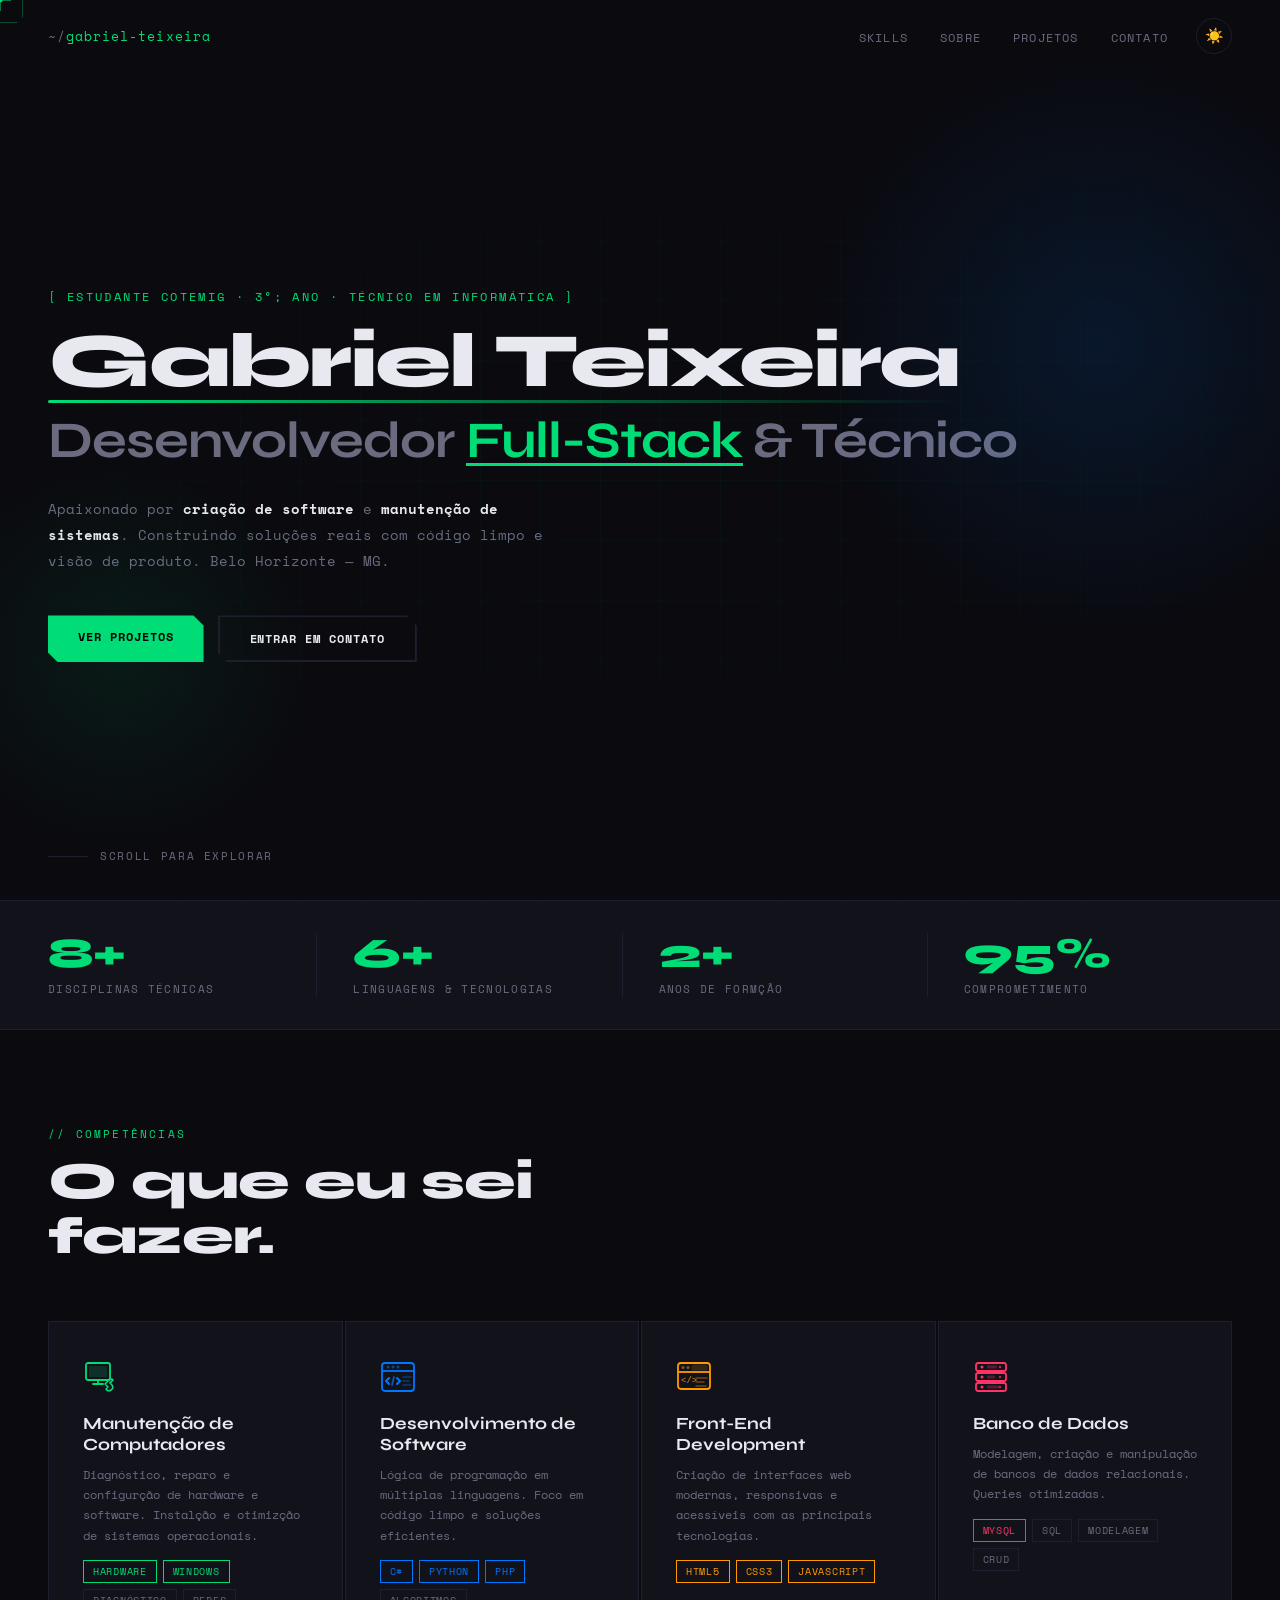
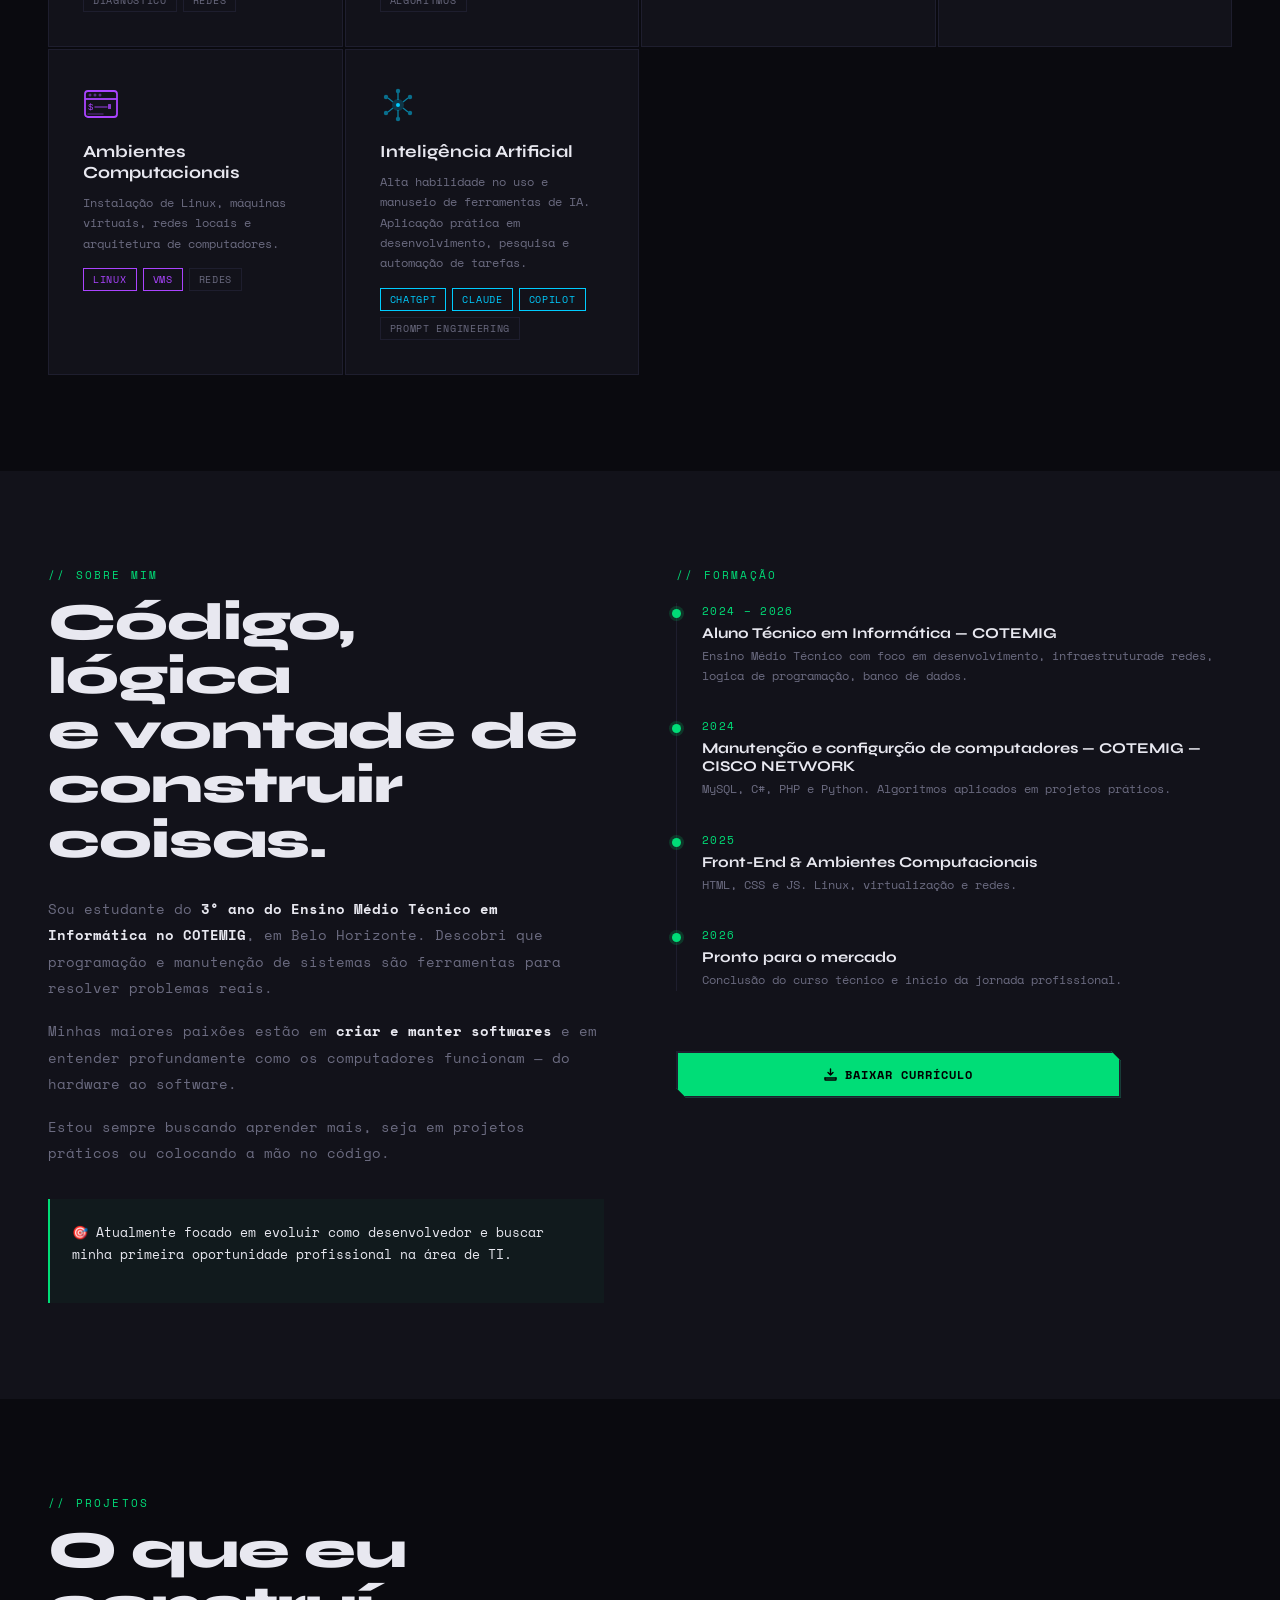
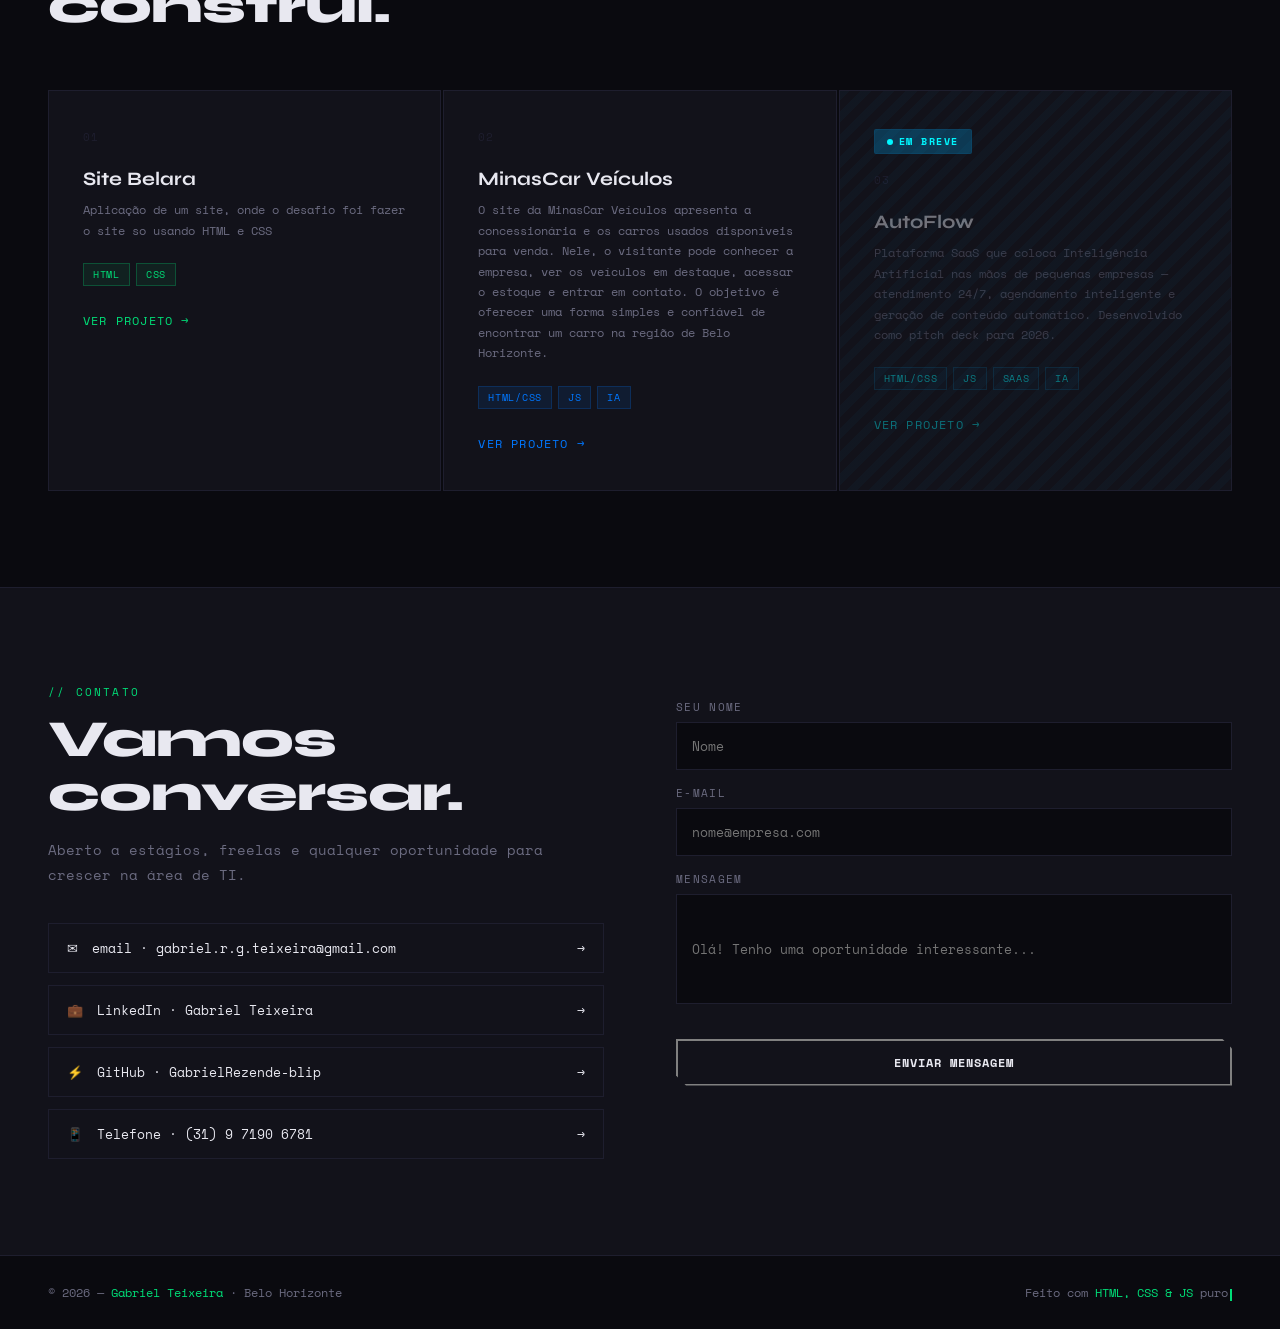
==== commit 9424f2b2: "Change greeting from 'Hello' to 'Goodbye'" ====
--- a/index.html
+++ b/index.html
@@ -8,7 +8,7 @@
   <link href="https://fonts.googleapis.com/css2?family=Space+Mono:wght@400;700&family=Syne:wght@400;700;800&display=swap" rel="stylesheet"/>
   <!-- Estilos -->
   <link rel="stylesheet" href="style.css"/>
-  <link rel="shortcut icon" type="imagex/png" href="./iconportifolio.ico">
+  <link rel="shortcut icon" type="imagex/png" href="./iconportifolioatt.ico">
 </head>
 <body>
 
